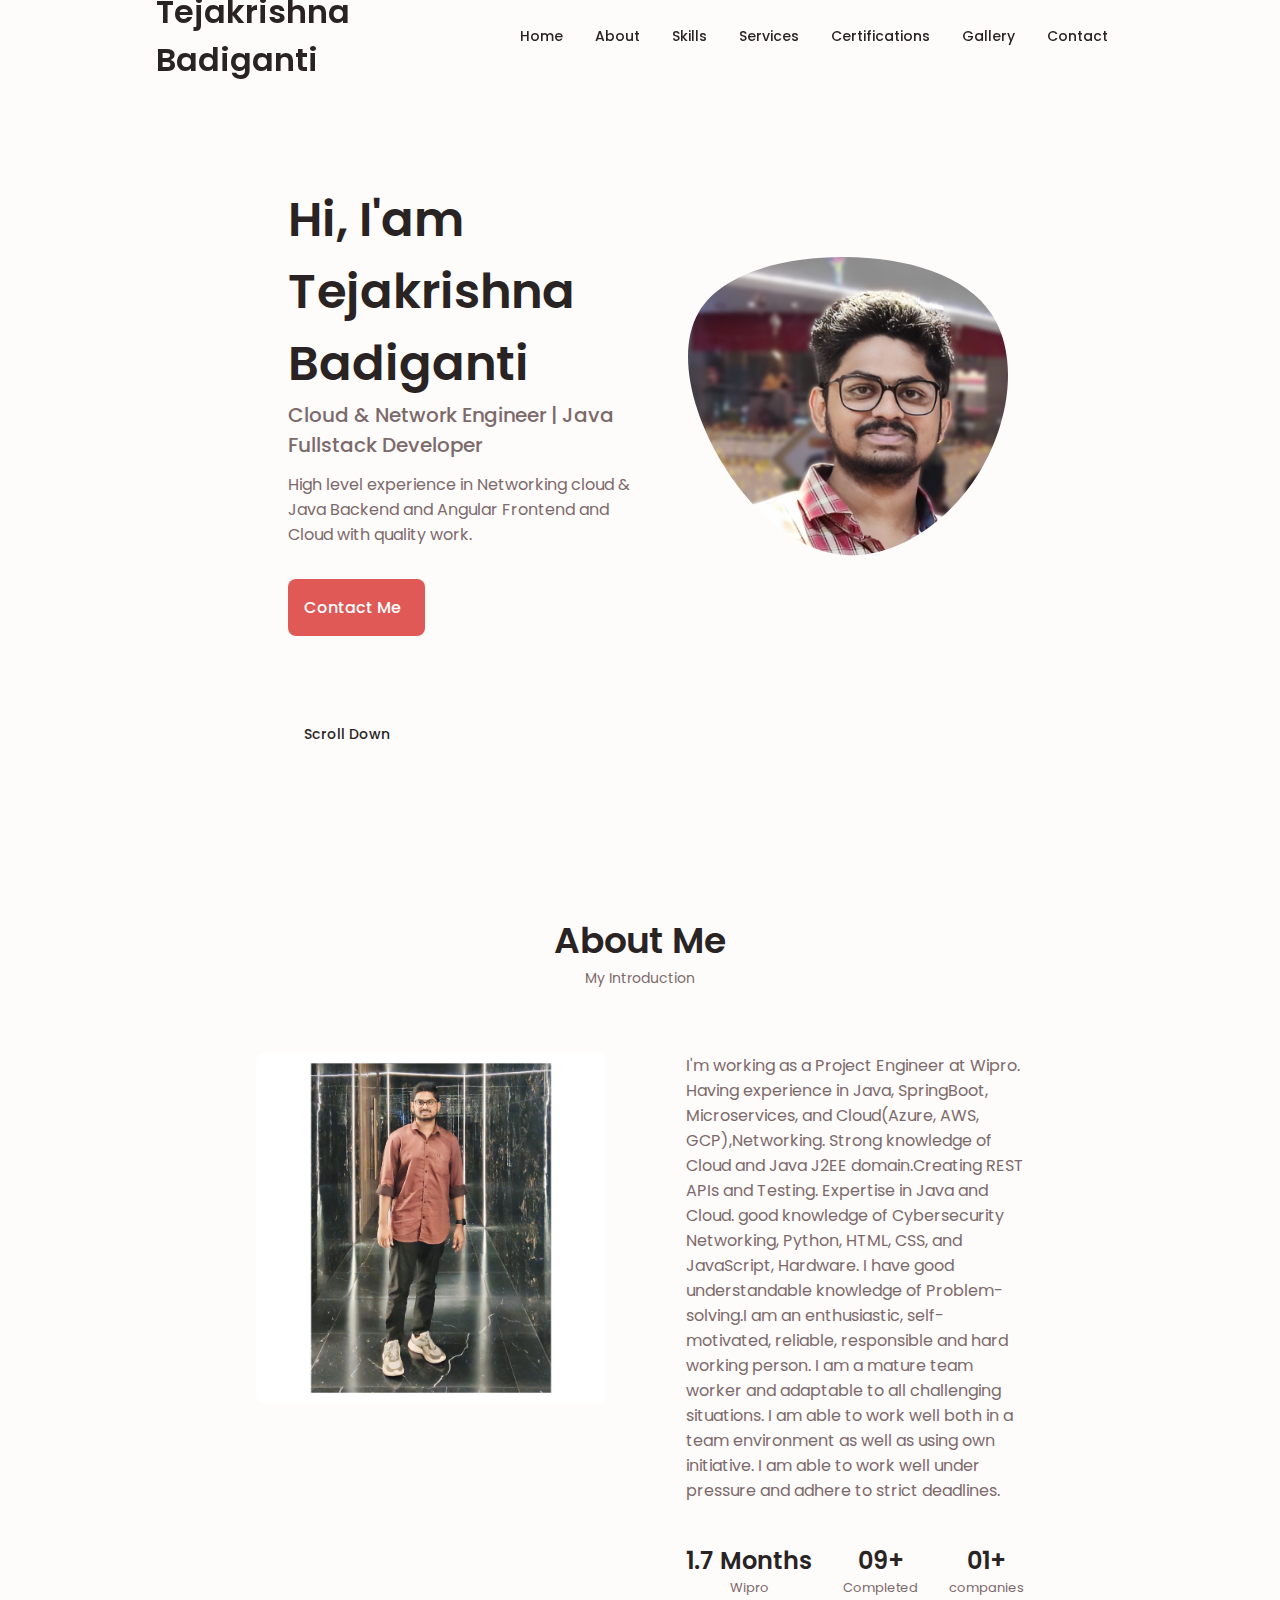
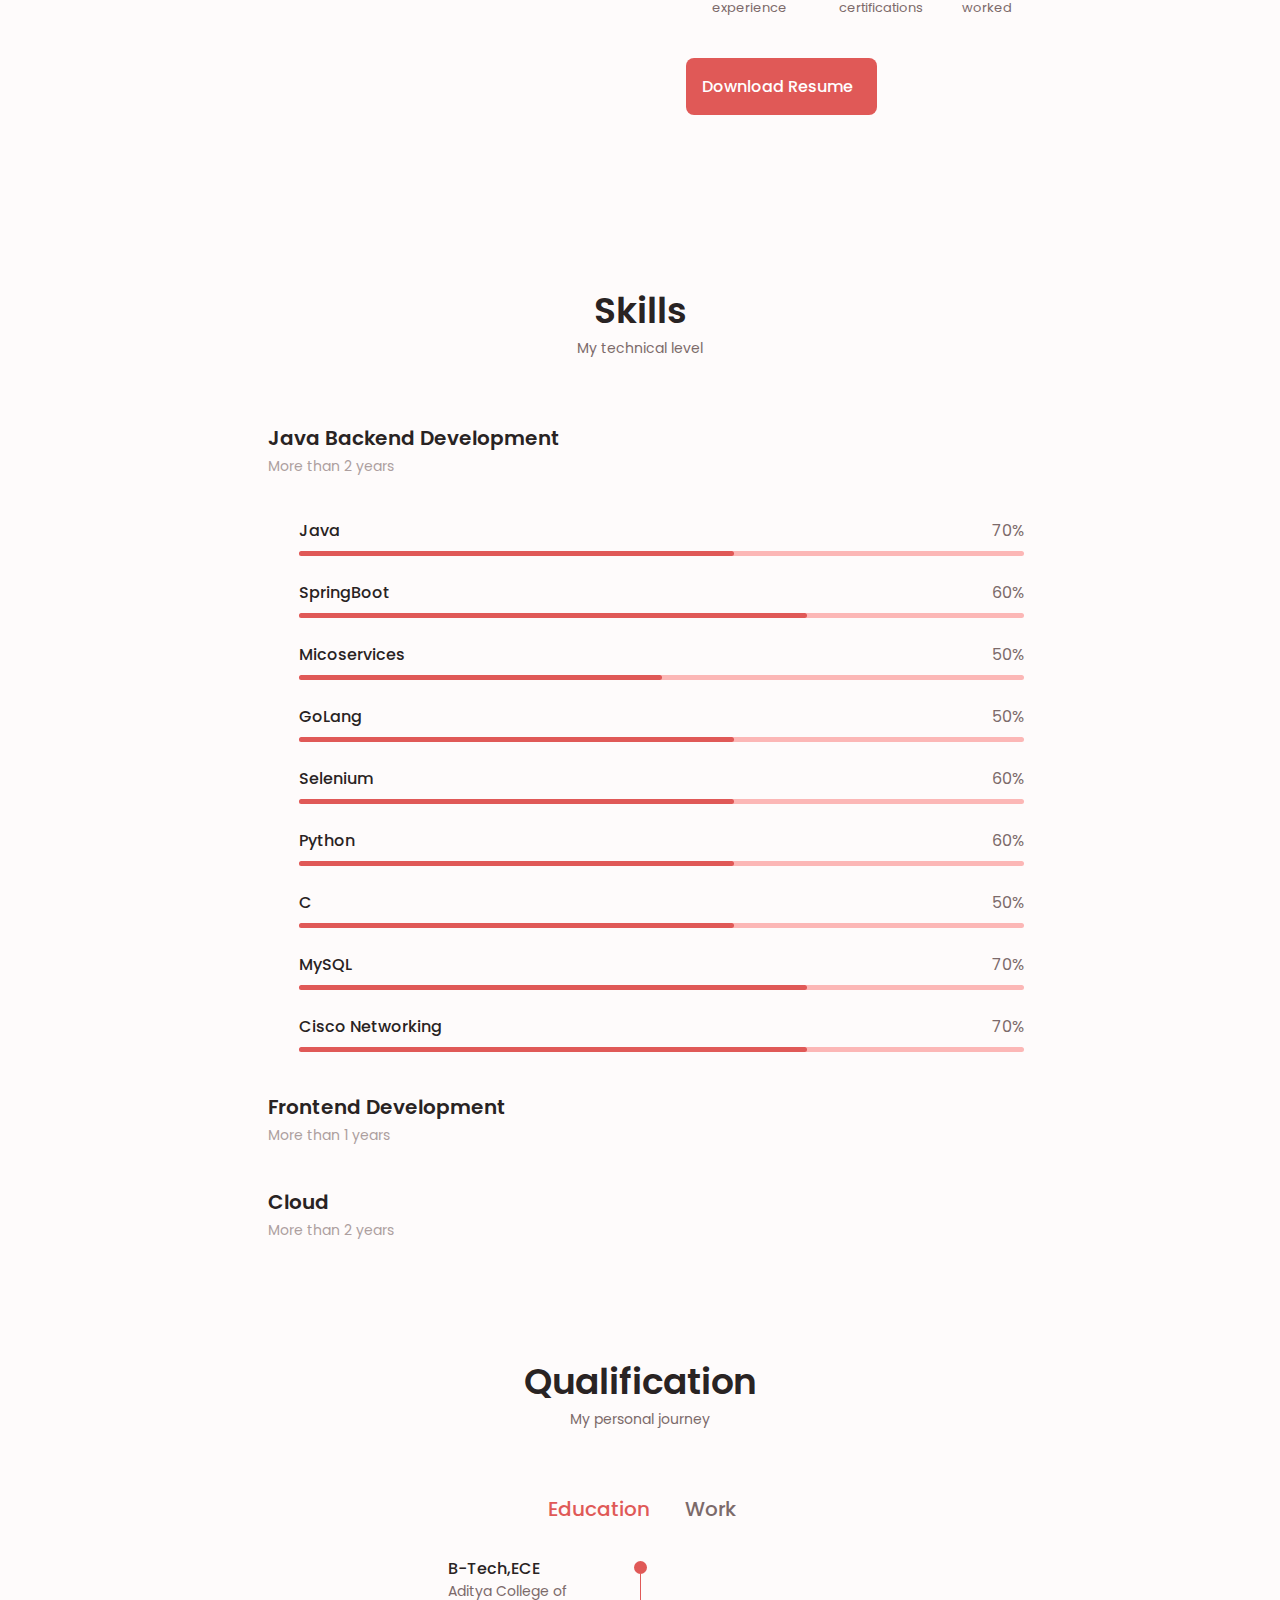
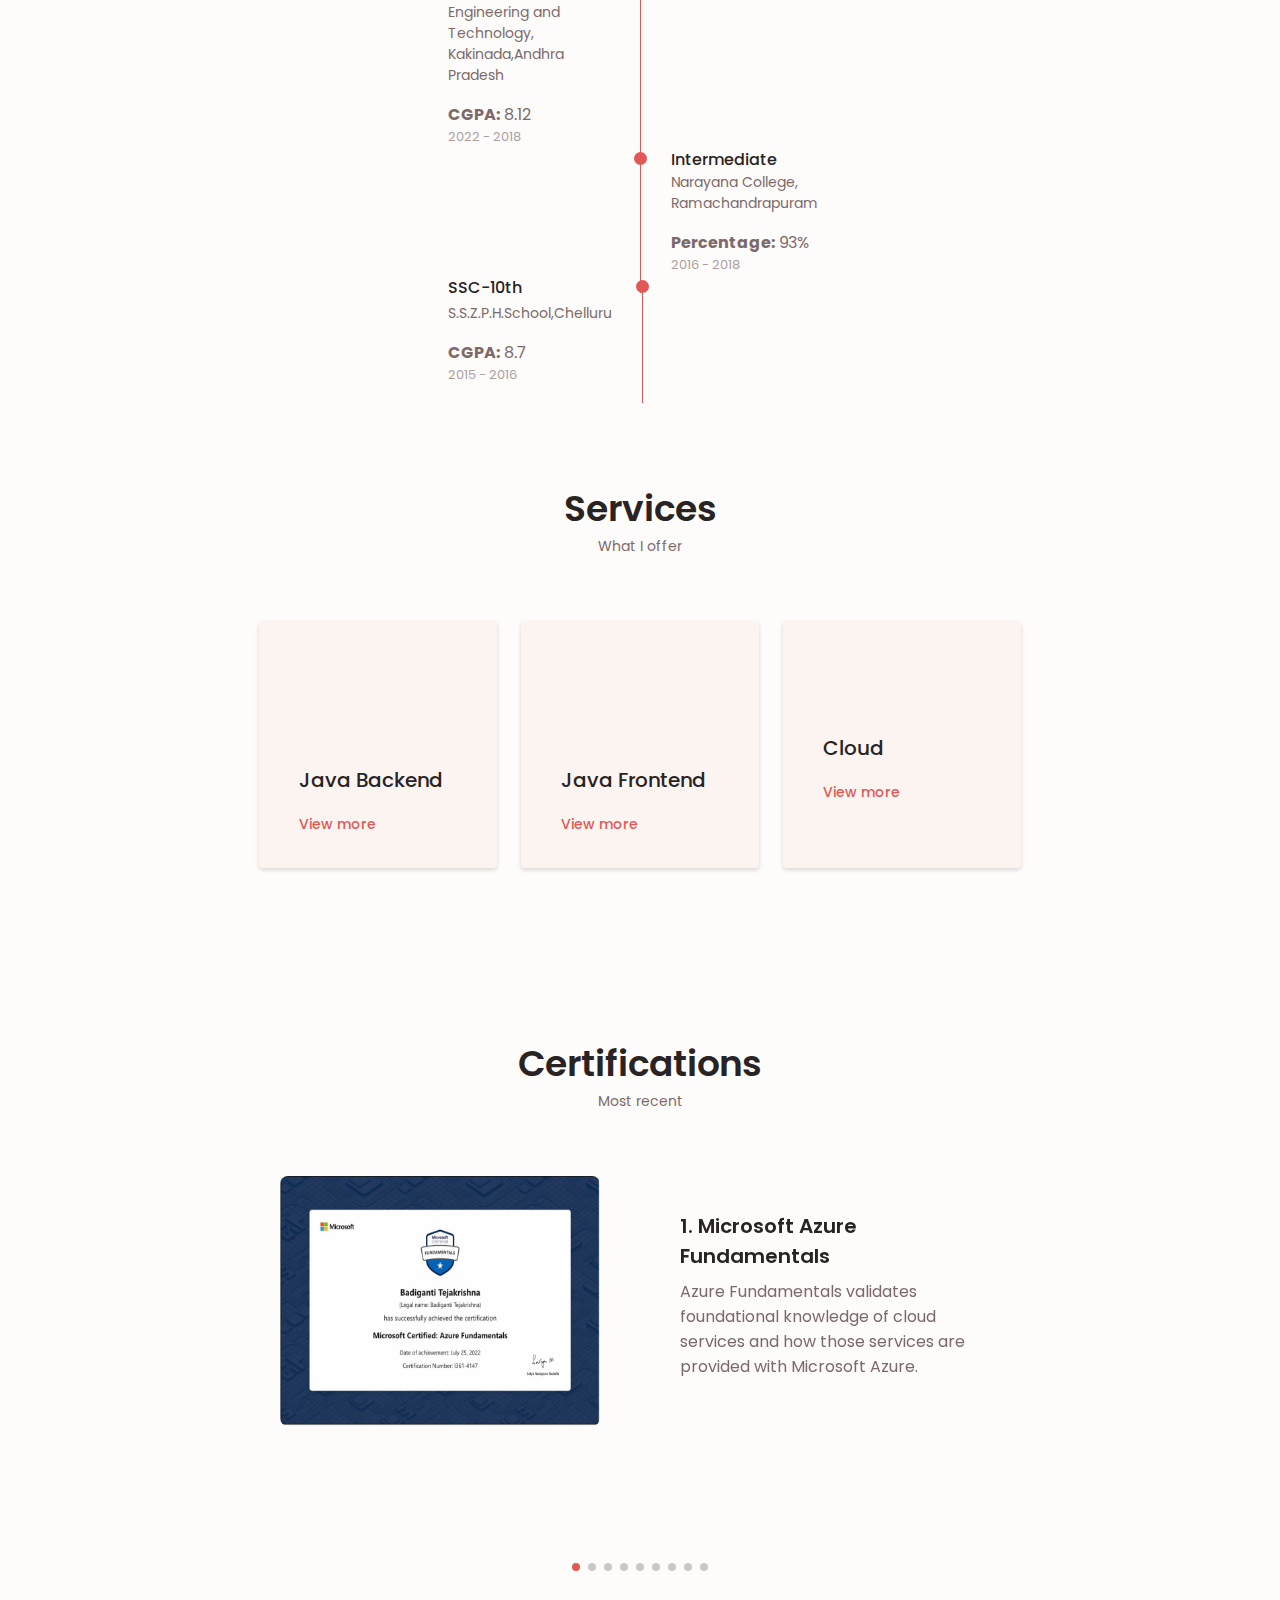
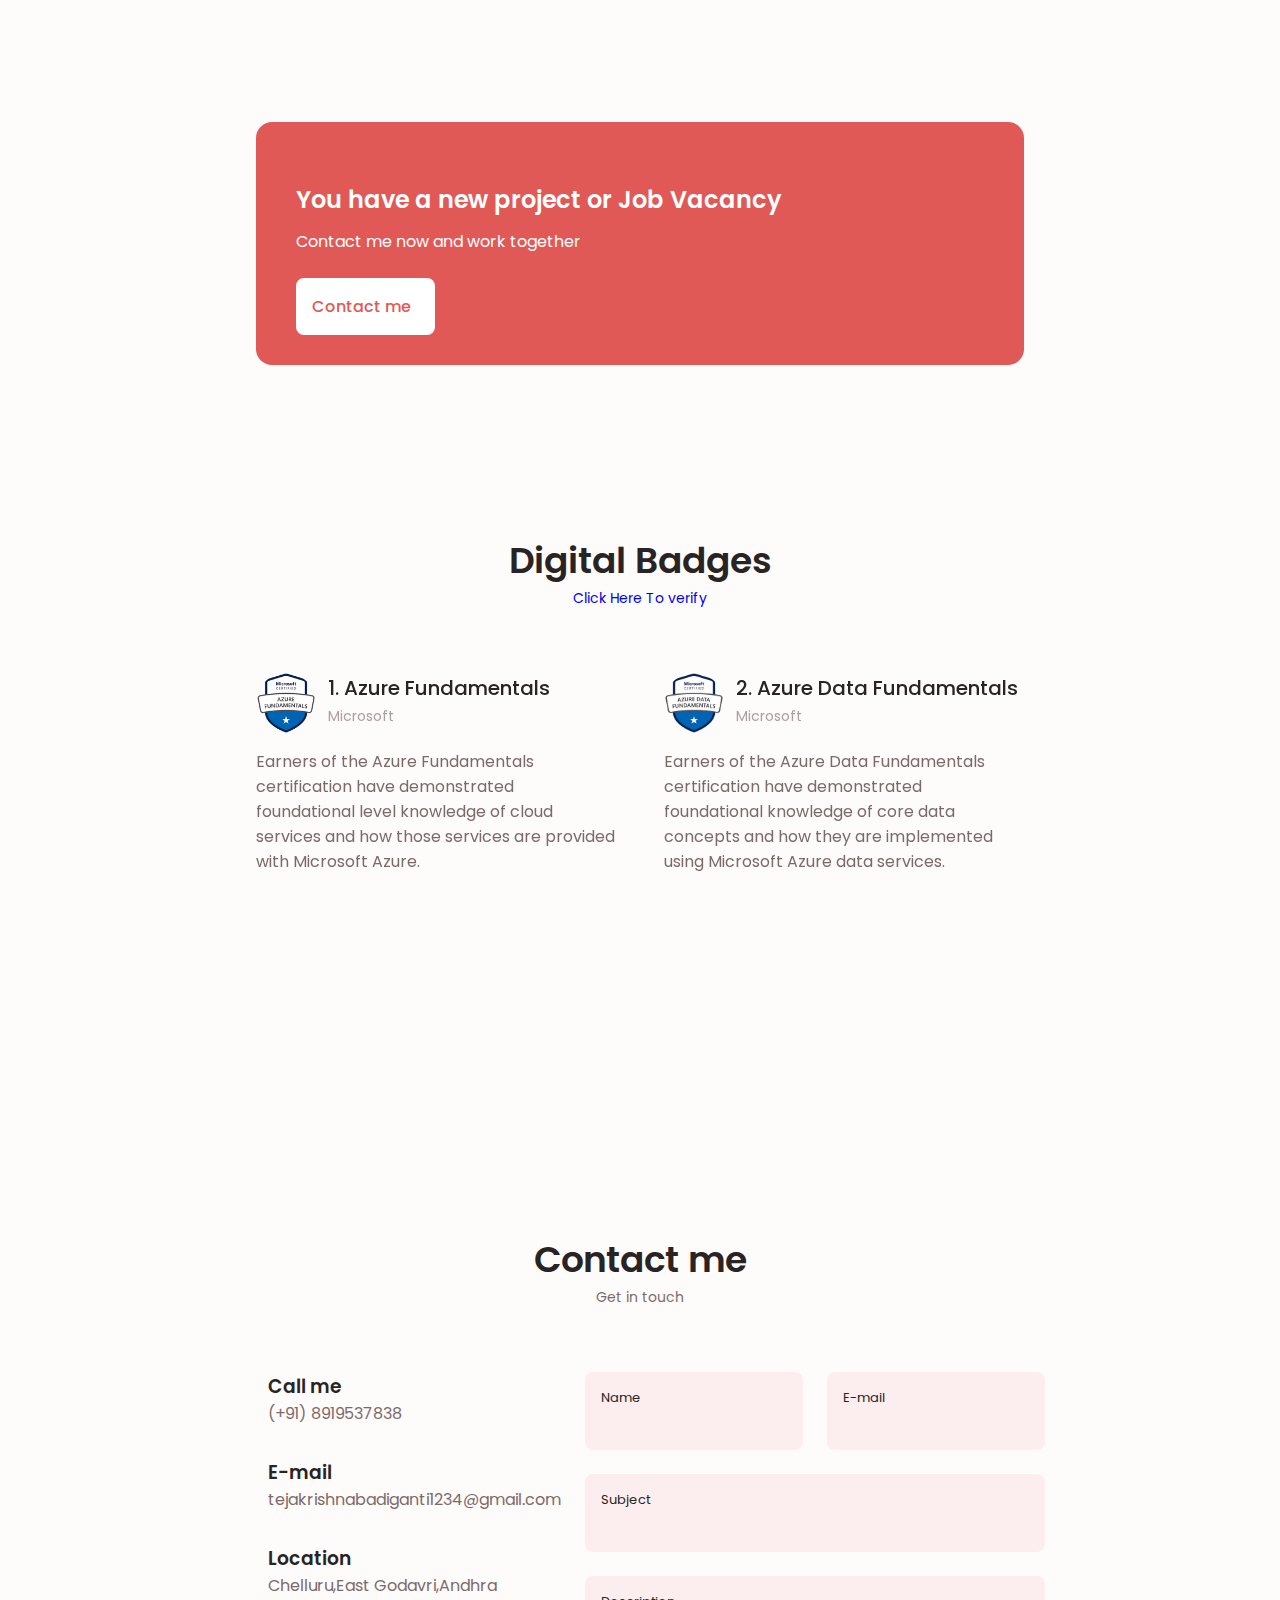
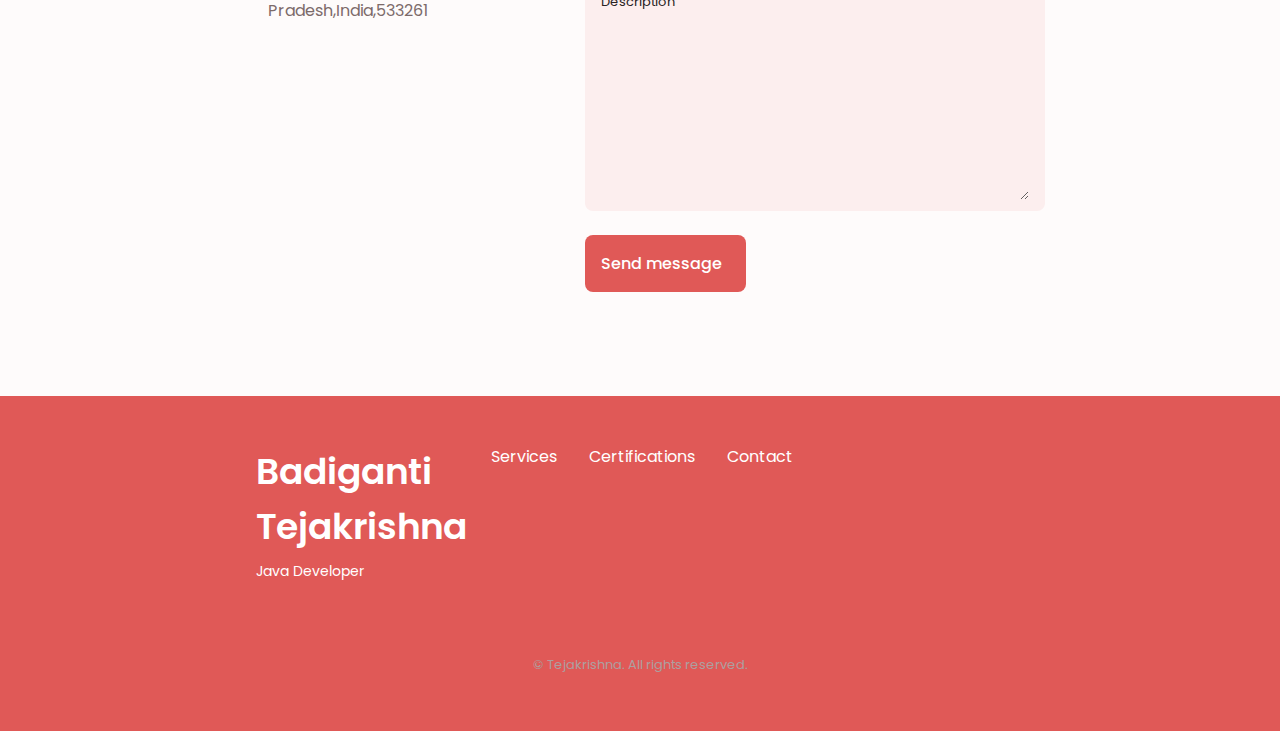
==== index.html @ d651e2fe "Add files via upload" ====
<!DOCTYPE html>
<html lang="en">
  <head>
    <meta charset="UTF-8" />
    <meta name="viewport" content="width=device-width, initial-scale=1.0" />

    <!--==================== UNICONS ====================-->
    <link
      rel="stylesheet"
      href="https://unicons.iconscout.com/release/v4.0.0/css/line.css"
    />

    <!--==================== SWIPER CSS ====================-->
    <link rel="stylesheet" href="./packages/css/swiper-bundle.min.css" />

    <!--==================== CSS ====================-->
    <link rel="stylesheet" href="./packages/css/styles.css" />

    <title>Tejakrishna</title>
  </head>
  <body>
    <!--==================== HEADER ====================-->
    <header class="header" id="header">
      <nav class="nav container">
        <a href="#" class="nav__logo"
          ><h1 clour="orange">Tejakrishna Badiganti</h1></a
        >

        <div class="nav__menu" id="nav-menu">
          <ul class="nav__list grid">
            <li class="nav__item">
              <a href="#home" class="nav__link">
                <i class="uil uil-estate nav__icon"></i>Home
              </a>
            </li>
            <li class="nav__item">
              <a href="#about" class="nav__link">
                <i class="uil uil-user nav__icon"></i>About
              </a>
            </li>
            <li class="nav__item">
              <a href="#skills" class="nav__link">
                <i class="uil uil-file-alt nav__icon"></i>Skills
              </a>
            </li>
            <li class="nav__item">
              <a href="#services" class="nav__link">
                <i class="uil uil-briefcase-alt nav__icon"></i>Services
              </a>
            </li>
            <li class="nav__item">
              <a href="#portfolio" class="nav__link">
                <i class="uil uil-scenery nav__icon"></i>Certifications
              </a>
            </li>
            <li class="nav__item">
              <a href="Gallery.html" class="nav__link">
                <i class="uil uil-message nav__icon"></i>Gallery
              </a>
            </li>
            <li class="nav__item">
              <a href="#contact" class="nav__link">
                <i class="uil uil-message nav__icon"></i>Contact
              </a>
            </li>
          </ul>
          <i class="uil uil-times nav__close" id="nav-close"></i>
        </div>
        <div class="nav__btns">
          <!-- Theme change button -->

          <i class="uil uil-moon change-theme" id="theme-button"></i>

          <div class="nav__toggle" id="nav-toggle">
            <i class="uil uil-apps"></i>
          </div>
        </div>
      </nav>
    </header>

    <!--==================== MAIN ====================-->
    <main class="main">
      <!--==================== HOME ====================-->
      <section class="home section" id="home">
        <div class="home__container container grid">
          <div class="home__content grid">
            <div class="home__social">
              <a
                href="https://www.linkedin.com/in/tejakrishna-badiganti-88924419b/"
                target="_blank"
                class="home__social-icon"
              >
                <i class="uil uil-linkedin-alt"></i>
              </a>
              <a
                href="https://twitter.com/Tejakrishnabad1"
                target="_blank"
                class="home__social-icon"
              >
                <i class="uil uil-twitter-alt"></i>
              </a>
              <a
                href="https://github.com/tejakrishnabadiganti"
                target="_blank"
                class="home__social-icon"
              >
                <i class="uil uil-github-alt"></i>
              </a>
            </div>

            <div class="home__img">
              <svg
                class="home__blob"
                viewBox="0 0 200 187"
                xmlns="http://www.w3.org/2000/svg"
                xmlns:xlink="http://www.w3.org/1999/xlink"
              >
                <mask id="mask0" mask-type="alpha">
                  <path
                    d="M190.312 36.4879C206.582 62.1187 201.309 102.826 182.328 134.186C163.346 165.547 
                                    130.807 187.559 100.226 186.353C69.6454 185.297 41.0228 161.023 21.7403 129.362C2.45775 
                                    97.8511 -7.48481 59.1033 6.67581 34.5279C20.9871 10.1032 59.7028 -0.149132 97.9666 
                                    0.00163737C136.23 0.303176 174.193 10.857 190.312 36.4879Z"
                  />
                </mask>
                <g mask="url(#mask0)">
                  <path
                    d="M190.312 36.4879C206.582 62.1187 201.309 102.826 182.328 134.186C163.346 
                                    165.547 130.807 187.559 100.226 186.353C69.6454 185.297 41.0228 161.023 21.7403 
                                    129.362C2.45775 97.8511 -7.48481 59.1033 6.67581 34.5279C20.9871 10.1032 59.7028 
                                    -0.149132 97.9666 0.00163737C136.23 0.303176 174.193 10.857 190.312 36.4879Z"
                  />
                  <image
                    class="home__blob-img"
                    x=""
                    xlink:href="packages\images\123final.png"
                  />
                </g>
              </svg>
            </div>

            <div class="home__data">
              <h1 class="home__title">
                Hi, I'am <span color="white">Tejakrishna Badiganti</span>
              </h1>
              <h3 class="home__subtitle">
                Cloud & Network Engineer | Java Fullstack Developer
              </h3>
              <p class="home__description">
                High level experience in Networking cloud & Java Backend and
                Angular Frontend and Cloud with quality work.
              </p>
              <a href="#contact" class="button button--flex home__button">
                Contact Me<i class="uil uil-message button__icon"></i>
              </a>
            </div>
          </div>

          <div class="home__scroll">
            <a href="#about" class="home__scroll-button button--flex">
              <i class="uil uil-mouse-alt home__scroll-mouse"></i>
              <span class="home__scroll-name">Scroll Down</span>
              <i class="uil uil-arrow-down home__scroll-arrow"></i>
            </a>
          </div>
        </div>
      </section>

      <!--==================== ABOUT ====================-->
      <section class="about section" id="about">
        <h2 class="section__title">About Me</h2>
        <span class="section__subtitle">My Introduction</span>

        <div class="about__container container grid">
          <img src="packages\images\tejaA.jpeg" alt="" class="about__img" />
          <div class="about__data">
            <p class="about__description">
              I'm working as a Project Engineer at Wipro. Having experience in
              Java, SpringBoot, Microservices, and Cloud(Azure, AWS,
              GCP),Networking. Strong knowledge of Cloud and Java J2EE
              domain.Creating REST APIs and Testing. Expertise in Java and
              Cloud. good knowledge of Cybersecurity Networking, Python, HTML,
              CSS, and JavaScript, Hardware. I have good understandable
              knowledge of Problem-solving.I am an enthusiastic, self-motivated,
              reliable, responsible and hard working person. I am a mature team
              worker and adaptable to all challenging situations. I am able to
              work well both in a team environment as well as using own
              initiative. I am able to work well under pressure and adhere to
              strict deadlines.
            </p>
            <div class="about__info">
              <div>
                <span class="about__info-title">1.7 Months</span>
                <span class="about__info-name"
                  >Wipro <br />
                  experience</span
                >
              </div>
              <div>
                <span class="about__info-title">09+</span>
                <span class="about__info-name"
                  >Completed <br />
                  certifications</span
                >
              </div>
              <div>
                <span class="about__info-title">01+</span>
                <span class="about__info-name">companies<br />worked</span>
              </div>
            </div>

            <div class="about__buttons">
              <a
                download=""
                href="packages\images\Tejakrishna_Final.pdf"
                class="button button--flex"
              >
                Download Resume<i class="uil uil-download-alt button__icon"></i>
              </a>
            </div>
          </div>
        </div>
      </section>

      <!--==================== SKILLS ====================-->
      <section class="skills section" id="skills">
        <h2 class="section__title">Skills</h2>
        <span class="section__subtitle">My technical level</span>

        <div class="skills__container container grid">
          <div>
            <!--==================== SKILL-1 ====================-->
            <div class="skills__content skills__open">
              <div class="skills__header">
                <i class="uil uil-analytics skills__icon"></i>
                <div>
                  <h1 class="skills__title">Java Backend Development</h1>
                  <span class="skills__subtitle">More than 2 years</span>
                </div>

                <i class="uil uil-angle-down skills__arrow"></i>
              </div>
              <div class="skills__list grid">
                <div class="skills__data">
                  <div class="skills__titles">
                    <h3 class="skills__name">Java</h3>
                    <span class="skills__number">70%</span>
                  </div>
                  <div class="skills__bar">
                    <span class="skills__percentage skills__python"></span>
                  </div>
                </div>
                <div class="skills__data">
                  <div class="skills__titles">
                    <h3 class="skills__name">SpringBoot</h3>
                    <span class="skills__number">60%</span>
                  </div>
                  <div class="skills__bar">
                    <span class="skills__percentage skills__tab"></span>
                  </div>
                </div>
                <div class="skills__data">
                  <div class="skills__titles">
                    <h3 class="skills__name">Micoservices</h3>
                    <span class="skills__number">50%</span>
                  </div>
                  <div class="skills__bar">
                    <span class="skills__percentage skills__sql"></span>
                  </div>
                </div>
                <div class="skills__data">
                  <div class="skills__titles">
                    <h3 class="skills__name">GoLang</h3>
                    <span class="skills__number">50%</span>
                  </div>
                  <div class="skills__bar">
                    <span class="skills__percentage skills__python"></span>
                  </div>
                </div>
                <div class="skills__data">
                  <div class="skills__titles">
                    <h3 class="skills__name">Selenium</h3>
                    <span class="skills__number">60%</span>
                  </div>
                  <div class="skills__bar">
                    <span class="skills__percentage skills__python"></span>
                  </div>
                </div>
                <div class="skills__data">
                  <div class="skills__titles">
                    <h3 class="skills__name">Python</h3>
                    <span class="skills__number">60%</span>
                  </div>
                  <div class="skills__bar">
                    <span class="skills__percentage skills__python"></span>
                  </div>
                </div>
                <div class="skills__data">
                  <div class="skills__titles">
                    <h3 class="skills__name">C</h3>
                    <span class="skills__number">50%</span>
                  </div>
                  <div class="skills__bar">
                    <span class="skills__percentage skills__python"></span>
                  </div>
                </div>
                <div class="skills__data">
                  <div class="skills__titles">
                    <h3 class="skills__name">MySQL</h3>
                    <span class="skills__number">70%</span>
                  </div>
                  <div class="skills__bar">
                    <span class="skills__percentage skills__google"></span>
                  </div>
                </div>
                <div class="skills__data">
                  <div class="skills__titles">
                    <h3 class="skills__name">Cisco Networking</h3>
                    <span class="skills__number">70%</span>
                  </div>
                  <div class="skills__bar">
                    <span class="skills__percentage skills__google"></span>
                  </div>
                </div>
              </div>
            </div>
            <!--==================== SKILLS 2 ====================-->
            <div class="skills__content skills__close">
              <div class="skills__header">
                <i class="uil uil-money-bill skills__icon"></i>
                <div>
                  <h1 class="skills__title">Frontend Development</h1>
                  <span class="skills__subtitle">More than 1 years</span>
                </div>

                <i class="uil uil-angle-down skills__arrow"></i>
              </div>
              <div class="skills__list grid">
                <div class="skills__data">
                  <div class="skills__titles">
                    <h3 class="skills__name">Angular</h3>
                    <span class="skills__number">60%</span>
                  </div>
                  <div class="skills__bar">
                    <span class="skills__percentage skills__bank"></span>
                  </div>

                  <div class="skills__titles">
                    <h3 class="skills__name">HTML-5</h3>
                    <span class="skills__number">80%</span>
                  </div>
                  <div class="skills__bar">
                    <span class="skills__percentage skills__bank"></span>
                  </div>
                </div>
                <div class="skills__data">
                  <div class="skills__titles">
                    <h3 class="skills__name">CSS</h3>
                    <span class="skills__number">60%</span>
                  </div>
                  <div class="skills__bar">
                    <span class="skills__percentage skills__counter"></span>
                  </div>
                </div>
                <div class="skills__data">
                  <div class="skills__titles">
                    <h3 class="skills__name">JavaScript</h3>
                    <span class="skills__number">50%</span>
                  </div>
                  <div class="skills__bar">
                    <span class="skills__percentage skills__google"></span>
                  </div>
                </div>
              </div>
            </div>
          </div>

          <div>
            <!--==================== SKILLS 3 ====================-->
            <div class="skills__content skills__close">
              <div class="skills__header">
                <i class="uil uil-brackets-curly skills__icon"></i>
                <div>
                  <h1 class="skills__title">Cloud</h1>
                  <span class="skills__subtitle">More than 2 years</span>
                </div>

                <i class="uil uil-angle-down skills__arrow"></i>
              </div>
              <div class="skills__list grid">
                <div class="skills__data">
                  <div class="skills__titles">
                    <h3 class="skills__name">Azure Cloud</h3>
                    <span class="skills__number">60%</span>
                  </div>
                  <div class="skills__bar">
                    <span class="skills__percentage skills__html"></span>
                  </div>
                </div>
                <div class="skills__data">
                  <div class="skills__titles">
                    <h3 class="skills__name">Google Cloud</h3>
                    <span class="skills__number">50%</span>
                  </div>
                  <div class="skills__bar">
                    <span class="skills__percentage skills__css"></span>
                  </div>
                </div>
                <div class="skills__data">
                  <div class="skills__titles">
                    <h3 class="skills__name">AWS</h3>
                    <span class="skills__number">40%</span>
                  </div>
                  <div class="skills__bar">
                    <span class="skills__percentage skills__js"></span>
                  </div>
                </div>
              </div>
            </div>
          </div>
        </div>
      </section>

      <!--==================== QUALIFICATION ====================-->
      <section class="qualification__section">
        <h2 class="section__title">Qualification</h2>
        <span class="section__subtitle">My personal journey</span>

        <div class="qualification__container container">
          <div class="qualification__tabs">
            <div
              class="qualification__button button--flex qualification__active"
              data-target="#education"
            >
              <i class="uil uil-graduation-cap qualification__icon"></i>
              Education
            </div>

            <div class="qualification__button button--flex" data-target="#work">
              <i class="uil uil-briefcase-alt qualification__icon"></i>
              Work
            </div>
          </div>

          <div class="qualification__sections">
            <!--==================== QUALIFICATION CONTENT 1 ====================-->
            <div
              class="qualification__content qualification__active"
              data-content
              id="education"
            >
              <!--==================== QUALIFICATION 1 ====================-->
              <div class="qualification__data">
                <div>
                  <h3 class="qualification__title">B-Tech,ECE</h3>
                  <span class="qualification__subtitle"
                    >Aditya College of Engineering and Technology,
                    Kakinada,Andhra Pradesh</span
                  >
                  <span><b>CGPA:</b> 8.12</span>
                  <div class="qualification__calendar">
                    <i class="uil uil-calendar-alt"></i>
                    2022 - 2018
                  </div>
                </div>

                <div>
                  <span class="qualification__rounder"></span>
                  <span class="qualification__line"></span>
                </div>
              </div>

              <!--==================== QUALIFICATION 2 ====================-->
              <div class="qualification__data">
                <div></div>
                <div>
                  <span class="qualification__rounder"></span>
                  <span class="qualification__line"></span>
                </div>

                <div>
                  <h3 class="qualification__title">Intermediate</h3>
                  <span class="qualification__subtitle"
                    >Narayana College, Ramachandrapuram</span
                  >
                  <span><b>Percentage:</b> 93%</span>
                  <div class="qualification__calendar">
                    <i class="uil uil-calendar-alt"></i>
                    2016 - 2018
                  </div>
                </div>
              </div>

              <!--==================== QUALIFICATION 3 ====================-->
              <div class="qualification__data">
                <div>
                  <h3 class="qualification__title">SSC-10th</h3>
                  <span class="qualification__subtitle"
                    >S.S.Z.P.H.School,Chelluru</span
                  >
                  <span><b>CGPA:</b> 8.7</span>
                  <div class="qualification__calendar">
                    <i class="uil uil-calendar-alt"></i>
                    2015 - 2016
                  </div>
                </div>
                <div>
                  <span class="qualification__rounder"></span>
                  <span class="qualification__line"></span>
                </div>
              </div>

              <!--==================== QUALIFICATION 4 ====================-->
            </div>

            <!--==================== QUALIFICATION CONTENT 2 ====================-->
            <div class="qualification__content" data-content id="work">
              <!--==================== QUALIFICATION 1 ====================-->
              <div class="qualification__data">
                <div>
                  <h3 class="qualification__title">Project Engineer</h3>
                  <span class="qualification__subtitle"
                    >Wipro Head Office - Hyderabad</span
                  >
                  <div class="qualification__calendar">
                    <i class="uil uil-calendar-alt"></i>
                    16/05/2022 - Present
                  </div>
                </div>

                <div>
                  <span class="qualification__rounder"></span>
                  <span class="qualification__line"></span>
                </div>
              </div>

              <!--==================== QUALIFICATION 2 ====================-->
              <div class="qualification__data">
                <div></div>
                <div>
                  <span class="qualification__rounder"></span>
                  <span class="qualification__line"></span>
                </div>

                <div>
                  <h3 class="qualification__title">Internship</h3>
                  <span class="qualification__subtitle"
                    >Wipro Office - online</span
                  >
                  <div class="qualification__calendar">
                    <i class="uil uil-calendar-alt"></i>
                    01/02/2022 - 01/04/2022
                  </div>
                </div>
              </div>

              <!--==================== QUALIFICATION 3 ====================-->
            </div>
          </div>
        </div>
      </section>

      <!--==================== SERVICES ====================-->
      <section class="services section" id="services">
        <h2 class="section__title">Services</h2>
        <span class="section__subtitle">What I offer</span>

        <div class="services__container container grid">
          <!--==================== SERVICES 1 ====================-->
          <div class="services__content">
            <div>
              <i class="uil uil-analytics skills__icon"></i>
              <h3 class="services__title">Java Backend<br /></h3>
            </div>
            <span
              class="button button--flex button--small button--link services__button"
            >
              View more
              <i class="uil uil-arrow-right button__icon"></i>
            </span>

            <div class="services__modal">
              <div class="services__modal-content">
                <h4 class="services__modal-title">Java Backend <br /></h4>
                <i class="uil uil-times services__modal-close"></i>

                <ul class="services__modal-services grid">
                  <li class="services__modal-service">
                    <i class="uil uil-check-circle services__modal-icon"></i>
                    <p>Creating REST API.</p>
                  </li>

                  <li class="services__modal-service">
                    <i class="uil uil-check-circle services__modal-icon"></i>
                    <p>Desktop Application,Mobile Applictions.</p>
                  </li>

                  <li class="services__modal-service">
                    <i class="uil uil-check-circle services__modal-icon"></i>
                    <p>Webservices.</p>
                  </li>
                </ul>
              </div>
            </div>
          </div>

          <!--==================== SERVICES 2 ====================-->
          <div class="services__content">
            <div>
              <i class="uil uil-money-bill skills__icon"></i>
              <h3 class="services__title">Java Frontend<br /></h3>
            </div>
            <span
              class="button button--flex button--small button--link services__button"
            >
              View more
              <i class="uil uil-arrow-right button__icon"></i>
            </span>

            <div class="services__modal">
              <div class="services__modal-content">
                <h4 class="services__modal-title">Frontend<br /></h4>
                <i class="uil uil-times services__modal-close"></i>

                <ul class="services__modal-services grid">
                  <li class="services__modal-service">
                    <i class="uil uil-check-circle services__modal-icon"></i>
                    <p>
                      creates websites and applications using web languages such
                      as HTML, CSS, and JavaScript.
                    </p>
                  </li>
                  <li class="services__modal-service">
                    <i class="uil uil-check-circle services__modal-icon"></i>
                    <p>I develop the user interface.</p>
                  </li>
                </ul>
              </div>
            </div>
          </div>

          <!--==================== SERVICES 3 ====================-->
          <div class="services__content">
            <div>
              <i class="uil uil-arrow services__icon"></i>
              <h3 class="services__title">Cloud<br /></h3>
            </div>
            <span
              class="button button--flex button--small button--link services__button"
            >
              View more
              <i class="uil uil-arrow-right button__icon"></i>
            </span>

            <div class="services__modal">
              <div class="services__modal-content">
                <h4 class="services__modal-title">Cloud<br /></h4>
                <i class="uil uil-times services__modal-close"></i>

                <ul class="services__modal-services grid">
                  <li class="services__modal-service">
                    <i class="uil uil-check-circle services__modal-icon"></i>
                    <p>I develop the Cloud Based app.</p>
                  </li>

                  <li class="services__modal-service">
                    <i class="uil uil-check-circle services__modal-icon"></i>
                    <p>
                      Hosting the applications into cloud Platforms like
                      Azure,GCP,AWS.
                    </p>
                  </li>

                  <li class="services__modal-service">
                    <i class="uil uil-check-circle services__modal-icon"></i>
                    <p>I create VM's.</p>
                  </li>

                  <li class="services__modal-service">
                    <i class="uil uil-check-circle services__modal-icon"></i>
                    <p>I create Storage space in Cloud.</p>
                  </li>
                </ul>
              </div>
            </div>
          </div>
        </div>
      </section>
      <!--==================== PORTFOLIO ====================-->
      <section class="portfolio section" id="portfolio">
        <h2 class="section__title">Certifications</h2>
        <span class="section__subtitle">Most recent </span>

        <div class="portfolio__container container swiper-container">
          <div class="swiper-wrapper">
            <!--==================== PORTFOLIO 1 ====================-->

            <div class="portfolio__content grid swiper-slide">
              <img
                src="./packages/images/AZ-900.png"
                alt=""
                class="portfolio__img"
              />

              <div class="portfolio_">
                <h3 class="portfolio__title">
                  1. Microsoft Azure Fundamentals
                </h3>
                <p class="portfolio__description">
                  Azure Fundamentals validates foundational knowledge of cloud
                  services and how those services are provided with Microsoft
                  Azure.
                </p>
                <a> </a>
              </div>
            </div>

            <!--==================== PORTFOLIO 2 ====================-->

            <div class="portfolio__content grid swiper-slide">
              <img
                src="./packages/images/DP-900 .png"
                alt=""
                class="portfolio__img"
              />

              <div class="portfolio_">
                <h3 class="portfolio__title">
                  2. Microsoft Azure Data Fundamentals
                </h3>
                <p class="portfolio__description">
                  Azure Data Fundamentals validates foundational knowledge of
                  core data concepts and how they are implemented using
                  Microsoft Azure data services.
                </p>
              </div>
            </div>

            <!--==================== PORTFOLIO 3 ====================-->

            <div class="portfolio__content grid swiper-slide">
              <img
                src="./packages/images/AI-900.png"
                alt=""
                class="portfolio__img"
              />

              <div class="portfolio_">
                <h3 class="portfolio__title">
                  3.Microsoft Azure AI Fundamenta
                </h3>
                <p class="portfolio__description">
                  Azure AI Fundamentals validates foundational knowledge of
                  machine learning and artificial intelligence concepts and
                  related Microsoft Azure services.
                </p>
              </div>
            </div>
            <!--==================== PORTFOLIO 4====================-->

            <div class="portfolio__content grid swiper-slide">
              <img
                src="./packages/images/AZ-104.png"
                alt=""
                class="portfolio__img"
              />

              <div class="portfolio_">
                <h3 class="portfolio__title">
                  4. Microsoft Azure Administrator
                </h3>
                <p class="portfolio__description">
                  Azure administrators implement, manage, and monitor an
                  organizations Microsoft Azure environment, including virtual
                  networks, storage, compute, identity, security, and
                  governance.
                </p>
              </div>
            </div>
            <!--==================== PORTFOLIO 5====================-->

            <div class="portfolio__content grid swiper-slide">
              <img
                src="./packages/images/GCP_Teja (2).png"
                alt=""
                class="portfolio__img"
              />

              <div class="portfolio_">
                <h3 class="portfolio__title">
                  5. Google Associate Cloud Engineer
                </h3>
                <p class="portfolio__description">
                  Associate Cloud Engineers deploy applications, monitor
                  operations, and manage enterprise solutions. They use Google
                  Cloud Console and the command-line interface to perform common
                  platform-based tasks to maintain one or more deployed
                  solutions that leverage Google-managed or self-managed
                  services on Google Cloud.
                </p>
              </div>
            </div>
            <!--==================== PORTFOLIO 6====================-->

            <div class="portfolio__content grid swiper-slide">
              <img
                src="./packages/images/GCP_PCA.jpeg"
                alt=""
                class="portfolio__img"
              />

              <div class="portfolio_">
                <h3 class="portfolio__title">
                  6. Google Professional Cloud Architect
                </h3>
                <p class="portfolio__description">
                  Professional Cloud Architects enable organizations to leverage
                  Google Cloud technologies. With a thorough understanding of
                  cloud architecture and Google Cloud, they design, develop, and
                  manage robust, secure, scalable, highly available, and dynamic
                  solutions to drive business objectives.
                </p>
              </div>
            </div>
            <!--==================== PORTFOLIO 7====================-->

            <div class="portfolio__content grid swiper-slide">
              <img
                src="./packages/images/awsteja.png"
                alt=""
                class="portfolio__img"
              />

              <div class="portfolio_">
                <h3 class="portfolio__title">
                  7. AWS Certified Cloud Practitioner
                </h3>
                <p class="portfolio__description">
                  The AWS Certified Cloud Practitioner offers a foundational
                  understanding of AWS Cloud concepts, services, and
                  terminology. This is a good starting point for individuals in
                  non-technical roles with no prior IT or cloud experience or
                  for those with on-premises IT experience looking for basic AWS
                  Cloud fluency.
                </p>
              </div>
            </div>
            <!--==================== PORTFOLIO 8====================-->

            <div class="portfolio__content grid swiper-slide">
              <img
                src="./packages/images/MTAteja.jpeg"
                alt=""
                class="portfolio__img"
              />

              <div class="portfolio_">
                <h3 class="portfolio__title">
                  8. Microsoft Security Fundamentals
                </h3>
                <p class="portfolio__description">
                  MTA certifications are a great place to start if you would
                  like to get into the technology field. MTA certifications
                  address a wide spectrum of fundamental technical concepts,
                  assess and validate core technical knowledge.
                </p>
              </div>
            </div>
            <!--==================== PORTFOLIO 9====================-->

            <div class="portfolio__content grid swiper-slide">
              <img
                src="./packages/images/tejaArduino.png"
                alt=""
                class="portfolio__img"
              />

              <div class="portfolio_">
                <h3 class="portfolio__title">9. Arduino Fundamentals</h3>
                <p class="portfolio__description">
                  The official Arduino certificate is a document that affirms
                  your successful completion of the Arduino exam, and serves as
                  a guarantee of your competence in the Arduino-related
                  subjects. It could be used to highlight your skills and
                  learning progress, and to advance in your career or education.
                </p>
              </div>
            </div>
          </div>

          <!-- add arrows-->
          <div class="swiper-button-next">
            <i class="uil uil-angle-right-b swiper-portfolio-icon"></i>
          </div>

          <div class="swiper-button-prev">
            <i class="uil uil-angle-left-b swiper-portfolio-icon"></i>
          </div>

          <!-- Add Pagination -->
          <div class="swiper-pagination"></div>
        </div>
      </section>

      <!--==================== PROJECT IN MIND ====================-->
      <section class="project section">
        <div class="project__bg">
          <div class="project__container container grid">
            <div class="project__data">
              <h2 class="project__title">
                You have a new project or Job Vacancy
              </h2>
              <p class="project__description">
                Contact me now and work together
              </p>
              <a href="#contact" class="button button--flex button--white"
                >Contact me
                <i class="uil uil-message project__icon button__icon"></i>
              </a>
            </div>
            <!-- <img src="assets/img/project.png" alt="" class="project__img"> -->
          </div>
        </div>
      </section>

      <!--==================== TESTIMONIAL ====================-->
      <section class="testimonial section">
        <h2 class="section__title">Digital Badges</h2>
        <span class="section__subtitle"
          ><a href="https://www.credly.com/users/badigantitejakrishna/badges"
            >Click Here To verify</a
          ></span
        >

        <div class="testimonial__container container swiper-container">
          <div class="swiper-wrapper">
            <!--==================== TESTIMONIAL 1 ====================-->
            <div class="testimonial__content swiper-slide">
              <div class="testimonial__data">
                <div class="testimonial__header">
                  <img
                    src="./packages/images/Az-900b.png"
                    alt=""
                    class="testimonial__img"
                  />

                  <div>
                    <h3 class="testimonial__name">1. Azure Fundamentals</h3>
                    <span class="testimonial__client">Microsoft </span>
                  </div>
                </div>
                <div>
                  <i class="uil uil-star testimonial__icon-star"></i>
                </div>
              </div>

              <p class="testimonial__description">
                Earners of the Azure Fundamentals certification have
                demonstrated foundational level knowledge of cloud services and
                how those services are provided with Microsoft Azure.
              </p>
            </div>
            <!--==================== TESTIMONIAL 2 ====================-->
            <div class="testimonial__content swiper-slide">
              <div class="testimonial__data">
                <div class="testimonial__header">
                  <img
                    src="./packages/images/Dp-900b.png"
                    alt=""
                    class="testimonial__img"
                  />

                  <div>
                    <h3 class="testimonial__name">
                      2. Azure Data Fundamentals
                    </h3>
                    <span class="testimonial__client">Microsoft</span>
                  </div>
                </div>
                <div>
                  <i class="uil uil-star testimonial__icon-star"></i>
                </div>
              </div>

              <p class="testimonial__description">
                Earners of the Azure Data Fundamentals certification have
                demonstrated foundational knowledge of core data concepts and
                how they are implemented using Microsoft Azure data services.
              </p>
            </div>
            <!--==================== TESTIMONIAL 3 ====================-->
            <div class="testimonial__content swiper-slide">
              <div class="testimonial__data">
                <div class="testimonial__header">
                  <img
                    src="./packages/images/Ai-900b.png"
                    alt=""
                    class="testimonial__img"
                  />

                  <div>
                    <h3 class="testimonial__name">3. Azure AI Fundamentals</h3>
                    <span class="testimonial__client">Microsoft</span>
                  </div>
                </div>
                <div>
                  <i class="uil uil-star testimonial__icon-star"></i>
                </div>
              </div>

              <p class="testimonial__description">
                Earners of the Azure AI Fundamentals certification have
                demonstrated foundational knowledge of machine learning (ML) and
                artificial intelligence (AI) concepts and related Microsoft
                Azure services.
              </p>
            </div>
            <!--==================== TESTIMONIAL 4 ====================-->
            <div class="testimonial__content swiper-slide">
              <div class="testimonial__data">
                <div class="testimonial__header">
                  <img
                    src="./packages/images/Az-104b.png"
                    alt=""
                    class="testimonial__img"
                  />

                  <div>
                    <h3 class="testimonial__name">
                      4. Azure Administrator Associate
                    </h3>
                    <span class="testimonial__client">Microsoft</span>
                  </div>
                </div>
                <div>
                  <i class="uil uil-star testimonial__icon-star"></i>
                  <i class="uil uil-star testimonial__icon-star"></i>
                </div>
              </div>

              <p class="testimonial__description">
                Earning Azure Administrator Associate certification validates
                the skills and knowledge to implement, manage, and monitor an
                organizations Microsoft Azure environment.
              </p>
            </div>
            <!--==================== TESTIMONIAL 5 ====================-->
            <div class="testimonial__content swiper-slide">
              <div class="testimonial__data">
                <div class="testimonial__header">
                  <img
                    src="./packages/images/MTAb.png"
                    alt=""
                    class="testimonial__img"
                  />

                  <div>
                    <h3 class="testimonial__name">5. Security Fundamentals</h3>
                    <span class="testimonial__client">Microsoft</span>
                  </div>
                </div>
                <div>
                  <i class="uil uil-star testimonial__icon-star"></i>
                  <i class="uil uil-star testimonial__icon-star"></i>
                </div>
              </div>

              <p class="testimonial__description">
                Earners of the MTA: Security Fundamentals certification have
                demonstrated fundamental security knowledge and skills. The MTA
                program provides an appropriate entry point to a future career
                in technology
              </p>
            </div>
            <!--==================== TESTIMONIAL 6 ====================-->
            <div class="testimonial__content swiper-slide">
              <div class="testimonial__data">
                <div class="testimonial__header">
                  <img
                    src="./packages/images/incb.png"
                    alt=""
                    class="testimonial__img"
                  />

                  <div>
                    <h3 class="testimonial__name">
                      6. Introduction to Cybersecurity
                    </h3>
                    <span class="testimonial__client">Cisco</span>
                  </div>
                </div>
                <div>
                  <i class="uil uil-star testimonial__icon-star"></i>
                  <i class="uil uil-star testimonial__icon-star"></i>
                </div>
              </div>

              <p class="testimonial__description">
                Cisco verifies the earner of this badge successfully completed
                the Introduction to Cybersecurity course. The holder of this
                student-level credential has introductory knowledge of
                cybersecurity, including the global implications of cyber
                threats on industries, and why cybersecurity is a growing
                profession. They understand vulnerabilities and threat detection
                and defense.
              </p>
            </div>
            <!--==================== TESTIMONIAL 7 ====================-->
            <div class="testimonial__content swiper-slide">
              <div class="testimonial__data">
                <div class="testimonial__header">
                  <img
                    src="./packages/images/csb.png"
                    alt=""
                    class="testimonial__img"
                  />

                  <div>
                    <h3 class="testimonial__name">
                      7. Cybersecurity Essentials
                    </h3>
                    <span class="testimonial__client">Cisco</span>
                  </div>
                </div>
                <div>
                  <i class="uil uil-star testimonial__icon-star"></i>
                </div>
              </div>

              <p class="testimonial__description">
                Cisco verifies the earner of this badge successfully completed
                the Cybersecurity Essentials course. The holder of this
                student-level credential has foundational knowledge of
                cybersecurity, including the basics of network security,
                encryption and cybersecurity laws. The holder has been
                introduced to tactics and techniques used by Black Hats, and the
                principles of Confidentiality, Integrity, and Availability used
                by White Hats to defend networks.
              </p>
            </div>
            <!--==================== TESTIMONIAL 8====================-->
            <div class="testimonial__content swiper-slide">
              <div class="testimonial__data">
                <div class="testimonial__header">
                  <img
                    src="./packages/images/GCP_DB.png"
                    alt=""
                    class="testimonial__img"
                  />

                  <div>
                    <h3 class="testimonial__name">
                      8. Associate Cloud Engineer
                    </h3>
                    <span class="testimonial__client">Google</span>
                  </div>
                </div>
                <div>
                  <i class="uil uil-star testimonial__icon-star"></i>
                  <i class="uil uil-star testimonial__icon-star"></i>
                </div>
              </div>

              <p class="testimonial__description">
                Associate Cloud Engineers deploy applications, monitor
                operations, and manage enterprise solutions. They use Google
                Cloud Console and the command-line interface to perform common
                platform-based tasks to maintain one or more deployed solutions
                that leverage Google-managed or self-managed services on Google
                Cloud.
              </p>
            </div>
            <!--==================== TESTIMONIAL 9====================-->
            <div class="testimonial__content swiper-slide">
              <div class="testimonial__data">
                <div class="testimonial__header">
                  <img
                    src="./packages/images/GCP_PCA_DB.png"
                    alt=""
                    class="testimonial__img"
                  />

                  <div>
                    <h3 class="testimonial__name">
                      9. Professional Cloud Architect
                    </h3>
                    <span class="testimonial__client">Google</span>
                  </div>
                </div>
                <div>
                  <i class="uil uil-star testimonial__icon-star"></i>
                  <i class="uil uil-star testimonial__icon-star"></i>
                </div>
              </div>

              <p class="testimonial__description">
                Professional Cloud Architects enable organizations to leverage
                Google Cloud technologies. With a thorough understanding of
                cloud architecture and Google Cloud, they design, develop, and
                manage robust, secure, scalable, highly available, and dynamic
                solutions to drive business objectives.
              </p>
            </div>
            <!--==================== TESTIMONIAL 10====================-->
            <div class="testimonial__content swiper-slide">
              <div class="testimonial__data">
                <div class="testimonial__header">
                  <img
                    src="./packages/images/Awsb.png"
                    alt=""
                    class="testimonial__img"
                  />

                  <div>
                    <h3 class="testimonial__name">
                      10. AWS Certified Cloud Practitioner
                    </h3>
                    <span class="testimonial__client">Amazon</span>
                  </div>
                </div>
                <div>
                  <i class="uil uil-star testimonial__icon-star"></i>
                </div>
              </div>

              <p class="testimonial__description">
                The AWS Certified Cloud Practitioner offers a foundational
                understanding of AWS Cloud concepts, services, and terminology.
                This is a good starting point for individuals in non-technical
                roles with no prior IT or cloud experience or for those with
                on-premises IT experience looking for basic AWS Cloud fluency.
              </p>
            </div>
          </div>

          <!--Add pagination-->
          <div class="swiper-pagination swiper-pagination-testimonial"></div>
        </div>
      </section>

      <!--==================== CONTACT ME ====================-->
      <section class="contact section" id="contact">
        <h2 class="section__title">Contact me</h2>
        <span class="section__subtitle">Get in touch</span>

        <div class="contact__container container grid">
          <div>
            <div class="contact__information">
              <i class="uil uil-phone-alt contact__icon"></i>

              <div>
                <h3 class="contact__title">Call me</h3>
                <span class="contatc__subtitle">(+91) 8919537838</span>
              </div>
            </div>

            <div class="contact__information">
              <i class="uil uil-envelope contact__icon"></i>

              <div>
                <h3 class="contact__title">E-mail</h3>
                <span class="contatc__subtitle"
                  >tejakrishnabadiganti1234@gmail.com</span
                >
              </div>
            </div>

            <div class="contact__information">
              <i class="uil uil-map-marker contact__icon"></i>

              <div>
                <h3 class="contact__title">Location</h3>
                <span class="contatc__subtitle"
                  >Chelluru,East Godavri,Andhra Pradesh,India,533261</span
                >
              </div>
            </div>
          </div>

          <form action="" class="contact__form grid">
            <div class="contact__inputs grid">
              <div class="contact__content">
                <label for="" class="contact__label">Name</label>
                <input type="text" class="contact__input" />
              </div>

              <div class="contact__content">
                <label for="" class="contact__label">E-mail</label>
                <input type="email" class="contact__input" />
              </div>
            </div>

            <div class="contact__content">
              <label for="" class="contact__label">Subject</label>
              <input type="text" class="contact__input" />
            </div>

            <div class="contact__content">
              <label for="" class="contact__label">Description</label>
              <textarea
                name=""
                id=""
                cols="0"
                rows="7"
                class="contact__input"
              ></textarea>
            </div>

            <div>
              <a href="#" class="button button--flex">
                Send message
                <i class="uil uil-message button__icon"></i>
              </a>
            </div>
          </form>
        </div>
      </section>
    </main>

    <!--==================== FOOTER ====================-->
    <footer class="footer">
      <div class="footer__bg">
        <div class="footer__container container grid">
          <div>
            <h1 class="footer__title">Badiganti Tejakrishna</h1>
            <span class="footer__subtitle">Java Developer</span>
          </div>

          <ul class="footer__links">
            <li>
              <a href="#services" class="footer__link">Services</a>
            </li>
            <li>
              <a href="#portfolio" class="footer__link">Certifications</a>
            </li>
            <li>
              <a href="#contact" class="footer__link">Contact</a>
            </li>
          </ul>

          <div class="footer__socials">
            <a
              href="https://www.facebook.com/badiganti.tejakrishna"
              target="_blank"
              class="footer__social"
            >
              <i class="uil uil-facebook"></i>
            </a>
            <a
              href="https://www.instagram.com/teja_krishna_tejj/"
              target="_blank"
              class="footer__social"
            >
              <i class="uil uil-instagram"></i>
            </a>
            <a
              href="https://twitter.com/Tejakrishnabad1"
              target="_blank"
              class="footer__social"
            >
              <i class="uil uil-twitter-alt"></i>
            </a>
          </div>
        </div>
        <p class="footer__copy">&#169; Tejakrishna. All rights reserved.</p>
      </div>
    </footer>

    <!--==================== SCROLL TOP ====================-->
    <a href="#" class="scrollup" id="scroll-up">
      <i class="uil uil-arrow-up scrollup__icon"></i>
    </a>

    <!--==================== SWIPER JS ====================-->
    <script src="./packages/js/swiper-bundle.min.js"></script>

    <!--==================== MAIN JS ====================-->
    <script src="./packages/js/main.js"></script>
  </body>
</html>
---- packages/css/styles.css ----
/* ==================== GOOGLE FONTS ====================*/
@import url("https://fonts.googleapis.com/css2?family=Poppins:wght@400;500;600&display=swap");

/*==================== VARIABLES CSS ====================*/
:root {
  --header-height: 3rem;

  /*========== Colors ==========*/
  /* Change favorite color */
  --hue-color: 1; /*Purple 250 - Green 142 - Blue 230 - Pink 340*/

  /* HSL color mode */
  --first-color: hsl(var(--hue-color), 69%, 61%);
  --first-color-second: hsl(var(--hue-color), 69%, 61%);
  --first-color-alt: hsl(var(--hue-color), 57%, 53%);
  --first-color-lighter: hsl(var(--hue-color), 92%, 85%);
  --title-color: hsl(var(--hue-color), 8%, 15%);
  --text-color: hsl(var(--hue-color), 8%, 45%);
  --text-color-light: hsl(var(--hue-color), 8%, 65%);
  --input-color: hsl(var(--hue-color), 70%, 96%);
  --body-color: hsl(var(--hue-color), 60%, 99%);
  --container-color: rgb(252, 244, 240);
  --scroll-bar-color: hsl(var(--hue-color), 12%, 90%);
  --scroll-thumb-color: hsl(var(--hue-color), 12%, 80%);

  /*========== Font and typography ==========*/
  --body-font: "Poppins", sans-serif;

  /* .5rem = 8px, 1rem = 16px, 1.5rem = 24px ... */
  --big-font-size: 2rem;
  --h1-font-size: 1.5rem;
  --h2-font-size: 1.25rem;
  --h3-font-size: 1.125rem;
  --normal-font-size: 0.938rem;
  --small-font-size: 0.813rem;
  --smaller-font-size: 0.75rem;

  /*========== Font weight ==========*/
  --font-medium: 500;
  --font-semi-bold: 600;

  /*========== Margenes Bottom ==========*/
  /* .25rem = 4px, .5rem = 8px, .75rem = 12px ... */
  --mb-0-25: 0.25rem;
  --mb-0-5: 0.5rem;
  --mb-0-75: 0.75rem;
  --mb-1: 1rem;
  --mb-1-5: 1.5rem;
  --mb-2: 2rem;
  --mb-2-5: 2.5rem;
  --mb-3: 3rem;

  /*========== z index ==========*/
  --z-tooltip: 10;
  --z-fixed: 100;
  --z-modal: 1000;
}

/* Font size for large devices */
@media screen and (min-width: 968px) {
  :root {
    --big-font-size: 3rem;
    --h1-font-size: 2.25rem;
    --h2-font-size: 1.5rem;
    --h3-font-size: 1.25rem;
    --normal-font-size: 1rem;
    --small-font-size: 0.875rem;
    --smaller-font-size: 0.813rem;
  }
}

/*========== Variables Dark theme ==========*/
body.dark-theme {
  /* HSL color mode */
  --first-color-second: hsl(var(--hue-color), 30%, 8%);
  --title-color: hsl(var(--hue-color), 8%, 95%);
  --text-color: hsl(var(--hue-color), 8%, 45%);
  --text-color-light: hsl(var(--hue-color), 8%, 75%);
  --input-color: hsl(var(--hue-color), 29%, 16%);
  --body-color: hsl(var(--hue-color), 28%, 12%);
  --container-color: hsl(var(--hue-color), 29%, 16%);
  --scroll-bar-color: hsl(var(--hue-color), 12%, 48%);
  --scroll-thumb-color: hsl(var(--hue-color), 12%, 36%);
}

/*========== Button Dark/Light ==========*/
.nav__btns {
  display: flex;
  align-items: center;
}

.change-theme {
  font-size: 1.25rem;
  color: var(--title-color);
  margin-right: var(--mb-1);
  cursor: pointer;
}

.change-theme:hover {
  color: var(--first-color);
}

/*==================== BASE ====================*/

* {
  box-sizing: border-box;
  padding: 0;
  margin: 0;
}

html {
  scroll-behavior: smooth;
}

body {
  margin: 0 0 var(--header-height) 0;
  font-family: var(--body-font);
  font-size: var(--normal-font-size);
  background-color: var(--body-color);
  color: var(--text-color);
}

h1,
h2,
h3,
h4 {
  color: var(--title-color);
  font-weight: var(--font-semi-bold);
}

ul {
  list-style: none;
}

a {
  text-decoration: none;
}

img {
  width: 100%;
  height: auto;
}

/*==================== REUSABLE CSS CLASSES ====================*/
.section {
  padding: 2rem 0 4rem;
  margin-bottom: 40px;
}

.section__title {
  font-size: var(--h1-font-size);
}

.section__subtitle {
  display: block;
  font-size: var(--small-font-size);
  margin-bottom: var(--mb-2);
}

.section__title,
.section__subtitle {
  text-align: center;
}

/*==================== LAYOUT ====================*/

.container {
  max-width: 768px;
  margin-left: var(--mb-1-5);
  margin-right: var(--mb-1-5);
}

.grid {
  display: grid;
  gap: 1.5rem;
}

.header {
  width: 100%;
  position: fixed;
  bottom: 0;
  left: 0;
  z-index: var(--z-fixed);
  background-color: var(--body-color);
}

/*==================== NAV ====================*/
.nav {
  max-width: 968px;
  height: var(--header-height);
  display: flex;
  justify-content: space-between;
  align-items: center;
}

.nav__logo,
.nav__toggle {
  color: var(--title-color);
  font-weight: var(--font-medium);
}

.nav__logo:hover {
  color: var(--first-color);
}

.nav__toggle {
  font-size: 1.1rem;
  cursor: pointer;
}

.nav__toggle:hover {
  color: var(--first-color);
}

@media screen and (max-width: 767px) {
  .nav__menu {
    position: fixed;
    bottom: -100%;
    left: 0;
    width: 100%;
    background-color: var(--body-color);
    padding: 2rem 1.5rem 4rem;
    box-shadow: 0 -1px 4px rgba(0, 0, 0, 0.15);
    border-radius: 1.5rem 1.5rem 0 0;
    transition: 0.3s;
  }
}

.nav__list {
  grid-template-columns: repeat(3, 1fr);
  gap: 2rem;
}
.nav__link {
  display: flex;
  flex-direction: column;
  align-items: center;
  font-size: var(--small-font-size);
  color: var(--title-color);
  font-weight: var(--font-medium);
}

.nav__link:hover {
  color: var(--first-color);
}

.nav__icon {
  font-size: 1.2rem;
}

.nav__close {
  position: absolute;
  right: 1.3rem;
  bottom: 0.5rem;
  font-size: 1.5rem;
  cursor: pointer;
  color: var(--first-color);
}

.nav__close:hover {
  color: var(--first-color-alt);
}

/* show menu */
.show-menu {
  bottom: 0;
}

/* Active link */
.active-link {
  color: var(--first-color);
}

/* Change background header */
.scroll-header {
  box-shadow: 0 -1px 4px rgba(0, 0, 0, 0.15);
}

/*==================== HOME ====================*/

.home__container {
  gap: 1rem;
}

.home__content {
  grid-template-columns: 0.5fr 3fr;
  padding-top: 3.5rem;
  align-items: center;
}

.home__social {
  display: grid;
  grid-template-columns: max-content;
  row-gap: 1rem;
}

.home__social-icon {
  font-size: 1.25rem;
  color: var(--first-color);
}

.home__social-icon:hover {
  color: var(--first-color-alt);
}

.home__blob {
  width: 200px;
  fill: var(--first-color);
}

.home__blob-img {
  width: 220px;
}

.home__data {
  grid-column: 1/3;
}

.home__title {
  font-size: var(--big-font-size);
}

.home__subtitle {
  font-size: var(--h3-font-size);
  color: var(--text-color);
  font-weight: var(--font-medium);
  margin-bottom: var(--mb-0-75);
}

.home__description {
  margin-bottom: var(--mb-2);
}

.home__scroll {
  display: none;
}

.home__scroll-button {
  color: var(--first-color);
  transition: 0.3s;
}

.home__scroll-button:hover {
  transform: translateY(0.25rem);
}

.home__scroll-mouse {
  font-size: 2rem;
}

.home__scroll-name {
  font-size: var(--small-font-size);
  color: var(--title-color);
  font-weight: var(--font-medium);
  margin-right: var(--mb-0-25);
}

.home__scroll-arrow {
  font-size: 1.25rem;
}
/*==================== BUTTONS ====================*/

.button {
  display: inline-block;
  background-color: var(--first-color);
  color: #ffff;
  padding: 1rem;
  border-radius: 0.5rem;
  font-weight: var(--font-medium);
}

.button:hover {
  background-color: var(--first-color-alt);
}

.button__icon {
  font-size: 1.2rem;
  margin-left: var(--mb-0-5);
  transition: 0.3s;
}

.button--white {
  background-color: #fff;
  color: var(--first-color);
}

.button--white:hover {
  background-color: #fff;
}

.button--flex {
  display: inline-flex;
  align-items: center;
  transition: 0.3s;
}

.button--small {
  padding: 0.75rem 1rem;
}

.button--link {
  padding: 0;
  background-color: transparent;
  color: var(--first-color);
}

.button--link:hover {
  background-color: transparent;
  color: var(--first-color-alt);
}

/*==================== ABOUT ====================*/
.about__img {
  width: 200px;
  border-radius: 0.5rem;
  justify-self: center;
  align-items: center;
}

.about__description {
  text-align: center;
  margin-bottom: var(--mb-2-5);
}

.about__info {
  display: flex;
  justify-content: space-evenly;
  margin-bottom: var(--mb-2-5);
}

.about__info-title {
  font-size: var(--h2-font-size);
  font-weight: var(--font-semi-bold);
  color: var(--title-color);
}

.about__info-name {
  font-size: var(--smaller-font-size);
}

.about__info-title,
.about__info-name {
  display: block;
  text-align: center;
}

.about__buttons {
  display: flex;
  justify-content: center;
}

/*==================== SKILLS ====================*/

.skills__container {
  row-gap: 0;
}

.skills__header {
  display: flex;
  align-items: center;
  margin-bottom: var(--mb-2-5);
  cursor: pointer;
}

.skills__icon,
.skills__arrow {
  font-size: 2rem;
  color: var(--first-color);
}

.skills__icon {
  margin-right: var(--mb-0-75);
}

.skills__title {
  font-size: var(--h3-font-size);
}

.skills__subtitle {
  font-size: var(--small-font-size);
  color: var(--text-color-light);
}

.skills__arrow {
  margin-left: auto;
  transition: 0.4s;
}

.skills__list {
  row-gap: 1.5rem;
  padding-left: 2.7rem;
}

.skills__titles {
  display: flex;
  justify-content: space-between;
  margin-bottom: var(--mb-0-5);
}

.skills__name {
  font-size: var(--normal-font-size);
  font-weight: var(--font-medium);
}

.skills__bar,
.skills__percentage {
  height: 5px;
  border-radius: 0.25rem;
}

.skills__bar {
  background-color: var(--first-color-lighter);
}

.skills__percentage {
  display: block;
  background-color: var(--first-color);
}

.skills__html {
  width: 90%;
}

.skills__css {
  width: 80%;
}

.skills__js {
  width: 60%;
}

.skills__wordpress {
  width: 70%;
}

.skills__python {
  width: 60%;
}

.skills__tab {
  width: 70%;
}

.skills__sql {
  width: 50%;
}

.skills__google {
  width: 70%;
}

.skills__bank {
  width: 80%;
}

.skills__google {
  width: 70%;
}

.skills__counter {
  width: 80%;
}

.skills__office {
  width: 90%;
}

.skills__close .skills__list {
  height: 0;
  overflow: hidden;
}

.skills__open .skills__list {
  height: max-content;
  margin-bottom: var(--mb-2-5);
}

.skills__open .skills__arrow {
  transform: rotate(-180deg);
}

/*==================== QUALIFICATION ====================*/
.qualification__tabs {
  display: flex;
  justify-content: space-evenly;
  margin-bottom: var(--mb-2);
}

.qualification__button {
  font-size: var(--h3-font-size);
  font-weight: var(--font-medium);
  cursor: pointer;
}

.qualification__button:hover {
  color: var(--first-color);
}

.qualification__icon {
  font-size: 1.8rem;
  margin-right: var(--mb-0-25);
}

.qualification__data {
  display: grid;
  grid-template-columns: 1fr max-content 1fr;
  column-gap: 1.5rem;
}

.qualification__title {
  font-size: var(--normal-font-size);
  font-weight: var(--font-medium);
}

.qualification__subtitle {
  display: inline-block;
  font-size: var(--small-font-size);
  margin-bottom: var(--mb-1);
}

.qualification__calendar {
  font-size: var(--smaller-font-size);
  color: var(--text-color-light);
  /* margin-bottom: var(--mb-1) */
}

.qualification__rounder {
  display: inline-block;
  width: 13px;
  height: 13px;
  background-color: var(--first-color);
  border-radius: 50%;
}

.qualification__line {
  display: block;
  width: 1px;
  height: 100%;
  background-color: var(--first-color);
  transform: translate(6px, -7px);
}

.qualification__content[data-content] {
  display: none;
}

.qualification__active[data-content] {
  display: block;
}

.qualification__button.qualification__active {
  color: var(--first-color);
}

/*==================== SERVICES ====================*/
.services__container {
  gap: 1.5rem;
  grid-template-columns: repeat(2, 1fr);
}

.services__content {
  position: relative;
  background-color: var(--container-color);
  padding: 3.5rem 0.5rem 1.25rem 1.5rem;
  border-radius: 0.25rem;
  box-shadow: 0 2px 4px rgba(0, 0, 0, 0.15);
  transition: 0.3s;
}

.services__content:hover {
  box-shadow: 0 4px 8px rgba(0, 0, 0, 0.3);
}

.services__icon {
  display: block;
  font-size: 1.5rem;
  color: var(--first-color);
  margin-bottom: var(--mb-1);
}

.services__title {
  font-size: var(--h3-font-size);
  margin-bottom: var(--mb-1);
  font-weight: var(--font-medium);
}

.services__button {
  cursor: pointer;
  font-size: var(--small-font-size);
}

.services__button:hover .button__icon {
  transform: translateX(0.25rem);
}

.services__modal {
  position: fixed;
  top: 0;
  left: 0;
  right: 0;
  bottom: 0;
  background-color: rgba(0, 0, 0, 0.5);
  display: flex;
  align-items: center;
  justify-content: center;
  padding: 0 1rem;
  z-index: var(--z-modal);
  opacity: 0;
  visibility: hidden;
  transition: 0.3s;
}

.services__modal-content {
  position: relative;
  background-color: var(--container-color);
  padding: 1.5rem;
  border-radius: 0.5rem;
}

.services__modal-services {
  row-gap: 1rem;
}

.services__modal-service {
  display: flex;
}

.services__modal-title {
  font-size: var(--h3-font-size);
  font-weight: var(--font-medium);
  margin-bottom: var(--mb-1-5);
}

.services__modal-close {
  position: absolute;
  top: 1rem;
  right: 1rem;
  font-size: 1.5rem;
  color: var(--first-color);
  cursor: pointer;
}

.services__modal-icon {
  color: var(--first-color);
  margin-right: var(--mb-0-25);
}

/* Active Modal */
.active-modal {
  opacity: 1;
  visibility: visible;
}

/*==================== PORTFOLIO ====================*/
.portfolio__container {
  overflow: initial;
}

.portfolio__content {
  padding: 0 1.5rem;
}

.portfolio__img {
  height: 250px;
  width: 400px;

  border-radius: 0.5rem;
  justify-self: center;
}

.portfolio__title {
  font-size: var(--h3-font-size);
  margin-bottom: var(--mb-0-5);
}

.portfolio__description {
  margin-bottom: var(--mb-0-75);
}

.portfolio__button:hover .button__icon {
  transform: translateX(0.25rem);
}

.swiper-button-prev::after,
.swiper-button-next::after {
  content: "";
}

.swiper-portfolio-icon {
  font-size: 2rem;
  color: var(--first-color);
}

.swiper-button-prev {
  left: -0.5rem;
}

.swiper-button-next {
  right: -0.5rem;
}

.swiper-container-horizontal > .swiper-pagination-bullets {
  bottom: -2.5rem;
}

.swiper-pagination-bullet-active {
  background-color: var(--first-color);
}

.swiper-button-prev,
.swiper-button-next,
.swiper-pagination-bullet {
  outline: none;
}
/*==================== PROJECT IN MIND ====================*/
.project {
  text-align: center;
}

.project__bg {
  background-color: var(--first-color-second);
  padding-top: 3rem;
}

.project__title {
  font-size: var(--h2-font-size);
  margin-bottom: var(--mb-0-75);
}

.project__description {
  margin-bottom: var(--mb-1-5);
}

.project__title,
.project__description {
  color: #fff;
}

.project__img {
  width: 232px;
  justify-self: center;
}

/*==================== TESTIMONIAL ====================*/
.testimonial__data,
.testimonial__header {
  display: flex;
}

.testimonial__data {
  justify-content: space-between;
  margin-bottom: var(--mb-1);
}

.testimonial__img {
  width: 60px;
  height: 60px;
  border-radius: 50%;
  margin-right: var(--mb-0-75);
}

.testimonial__name {
  font-size: var(--h3-font-size);
  font-weight: var(--font-medium);
}

.testimonial__client {
  font-size: var(--small-font-size);
  color: var(--text-color-light);
}

.testimonial__description {
  margin-bottom: var(--mb-2-5);
}

.testimonial__icon-star {
  color: var(--first-color);
}

.swiper-container .swiper-pagination-testimonial {
  bottom: 0;
}

/*==================== CONTACT ME ====================*/
.contact__container {
  row-gap: 3rem;
}

.contact__information {
  display: flex;
  margin-bottom: var(--mb-2);
}

.contact__icon {
  font-size: 1.5rem;
  color: var(--first-color);
  margin-right: var(--mb-0-75);
}

.content__title {
  font-size: var(--h3-font-size);
  font-weight: var(--font-medium);
}

.contact__subtitle {
  font-size: var(--small-font-size);
  color: var(--text-color-light);
}

.contact__content {
  background-color: var(--input-color);
  border-radius: 0.5rem;
  padding: 0.75rem 1rem 0.25rem;
}

.contact__label {
  font-size: var(--smaller-font-size);
  color: var(--title-color);
}

.contact__input {
  width: 100%;
  background-color: var(--input-color);
  color: var(--text-color);
  font-family: var(--body-font);
  font-size: var(--normal-font-size);
  border: none;
  outline: none;
  padding: 0.25rem 0.5rem 0.5rem 0;
}

/*==================== FOOTER ====================*/
.footer {
  padding-top: 2rem;
}

.footer__container {
  row-gap: 3.5rem;
}

.footer__bg {
  background-color: var(--first-color-second);
  padding: 2rem 0 3rem;
}

.footer__title {
  font-size: var(--h1-font-size);
  margin-bottom: var(--mb-0-25);
}

.footer__subtitle {
  font-size: var(--small-font-size);
}

.footer__links {
  display: flex;
  flex-direction: column;
  row-gap: 1.5rem;
}

.footer__link:hover {
  color: var(--first-color-lighter);
}

.footer__social {
  font-size: 1.25rem;
  margin-right: var(--mb-1-5);
}

.footer__social:hover {
  color: var(--first-color-lighter);
}

.footer__copy {
  font-size: var(--smaller-font-size);
  text-align: center;
  color: var(--text-color-light);
  margin-top: var(--mb-3);
}

.footer__title,
.footer__subtitle,
.footer__link,
.footer__social {
  color: #fff;
}

/*========== SCROLL UP ==========*/
.scrollup {
  position: fixed;
  right: 1rem;
  bottom: -20%;
  background-color: var(--first-color);
  opacity: 0.8;
  padding: 0 0.3rem;
  border-radius: 0.4rem;
  z-index: var(--z-tooltip);
  transition: 0.4s;
}

.scrollup:hover {
  background-color: var(--first-color-alt);
}

.scrollup__icon {
  font-size: 1.5rem;
  color: #fff;
}

/* Show scroll */
.show-scroll {
  bottom: 5rem;
}

/*========== SCROLL BAR ==========*/
::-webkit-scrollbar {
  width: 0.6rem;
  background-color: var(--scroll-bar-color);
  border-radius: 0.5rem;
}

::-webkit-scrollbar-thumb {
  background-color: var(--scroll-thumb-color);
  border-radius: 0.5rem;
}

::-webkit-scrollbar-thumb:hover {
  background-color: var(--text-color-light);
}

/*==================== MEDIA QUERIES ====================*/
/* For small devices */
@media screen and (max-width: 380px) {
  .container {
    margin-left: var(--mb-1);
    margin-right: var(--mb-1);
  }

  .nav__menu {
    padding: 2rem 0.25rem 4rem;
  }

  .nav__list {
    column-gap: 0;
  }

  .home__content {
    grid-template-columns: 0.35fr 3fr;
  }

  .home__blob {
    width: 250px;
  }

  .home__social-icon {
    width: 30px;
  }

  .home__subtitle {
    font-size: 24px;
  }

  .home__description {
    font-size: 18px;
  }

  .home__button {
    font-size: 20px;
  }

  .skills__title {
    font-size: var(--normal-font-size);
  }
  .qualification__data {
    gap: 0.5rem;
  }

  .services__container {
    grid-template-columns: max-content;
    justify-content: center;
  }

  .services__content {
    padding-right: 3.5rem;
  }
  .services__modal {
    padding: 0 0.5rem;
  }

  .project__img {
    width: 200px;
  }

  .testimonial__header,
  .testimonial__data {
    flex-direction: column;
    align-items: center;
  }

  .testimonial__img {
    margin-right: 0;
    margin-bottom: var(--mb-0-25);
  }

  .testimonial__data,
  .testimonial__description {
    text-align: center;
  }
}

/* For medium devices */
@media screen and (min-width: 568px) {
  .home__content {
    grid-template-columns: max-content 1fr 1fr;
  }

  .home__data {
    grid-column: initial;
  }
  .home__img {
    order: 1;
    justify-self: center;
  }

  .about__container,
  .skills_container,
  .portfolio__content,
  .project__container,
  .contact__container,
  .footer__container {
    grid-template-columns: repeat(2, 1fr);
  }

  .qualification__sections {
    display: grid;
    grid-template-columns: 0.6fr;
    justify-content: center;
  }

  @media screen and (min-width: 768px) {
    .container {
      margin-left: auto;
      margin-right: auto;
    }

    .body {
      margin: 0;
    }
    .section {
      padding: 6rem 0 2rem;
    }
    .section__subtitle {
      margin-bottom: 4rem;
    }
    .header {
      top: 0;
      bottom: initial;
    }

    .header,
    .main,
    .footer__container {
      padding: 0 1rem;
    }

    .nav {
      height: calc(var(--header-height) + 1.5rem);
      column-gap: 1rem;
    }
    .nav__icon,
    .nav__close,
    .nav__toggle {
      display: none;
    }

    .nav__list {
      display: flex;
      column-gap: 2rem;
    }

    .nav__menu {
      margin-left: auto;
    }
    .change-theme {
      margin: 0;
    }

    .home__container {
      row-gap: 5rem;
    }

    .home__content {
      padding-top: 5.5rem;
      column-gap: 2rem;
    }
    .home__blob {
      width: 270px;
    }
    .home__scroll {
      display: block;
    }
    .home__scroll-button {
      margin-left: 3rem;
    }
    .about__container {
      column-gap: 5rem;
    }
    .about__img {
      width: 350px;
    }
    .about__description {
      text-align: initial;
    }
    .about__info {
      justify-content: space-between;
    }
    .about__buttons {
      justify-content: initial;
    }
    .qualification__tabs {
      justify-content: center;
    }
    .qualification__button {
      margin: 0 var(--mb-1);
    }

    .qualification__sections {
      grid-template-columns: 0.5fr;
    }
    .services__container {
      grid-template-columns: repeat(3, 218px);
      justify-content: center;
    }
    .services__icon {
      font-size: 2rem;
    }
    .services__content {
      padding: 6rem 0 2rem 2.5rem;
    }

    .services__modal-content {
      width: 450px;
    }
    .portfolio__img {
      width: 320px;
    }
    .portfolio__content {
      align-items: center;
    }
    .project {
      text-align: initial;
    }
    .project__bg {
      background: none;
    }
    .project__container {
      background-color: var(--first-color-second);
      border-radius: 1rem;
      padding: 3rem 2.5rem 0;
      grid-template-columns: 1fr max-content;
      column-gap: 3rem;
    }
    .project__data {
      padding-top: 0.8rem;
    }
    .footer__container {
      grid-template-columns: repeat(3, 1fr);
    }
    .footer__bg {
      padding: 3rem 0 3.5rem;
    }

    .footer__links {
      flex-direction: row;
      column-gap: 2rem;
    }
    .footer__socials {
      justify-self: flex-end;
    }
    .footer__copy {
      margin-top: 4.5rem;
    }
  }
}

/* For large devices */
@media screen and (min-width: 1024px) {
  body {
    margin: 0;
  }

  .header,
  .main,
  .footer__container {
    padding: 0;
  }
  .home__blob {
    width: 320px;
  }
  .home__social {
    transform: translateX(-6rem);
  }
  .services__container {
    grid-template-columns: repeat(3, 238px);
  }
  .portfolio__content {
    column-gap: 5rem;
  }

  .project__container {
    padding-bottom: 30px;
  }

  .swiper-portfolio-icon {
    font-size: 3.5rem;
  }
  .swiper-button-prev {
    left: -3.5rem;
  }
  .swiper-button-next {
    right: -3.5rem;
  }
  .swiper-container-horizontal > .swiper-pagination-bullets {
    bottom: -4.5rem;
  }

  .contact__form {
    width: 460px;
  }
  .contact__inputs {
    grid-template-columns: repeat(2, 1fr);
  }
}
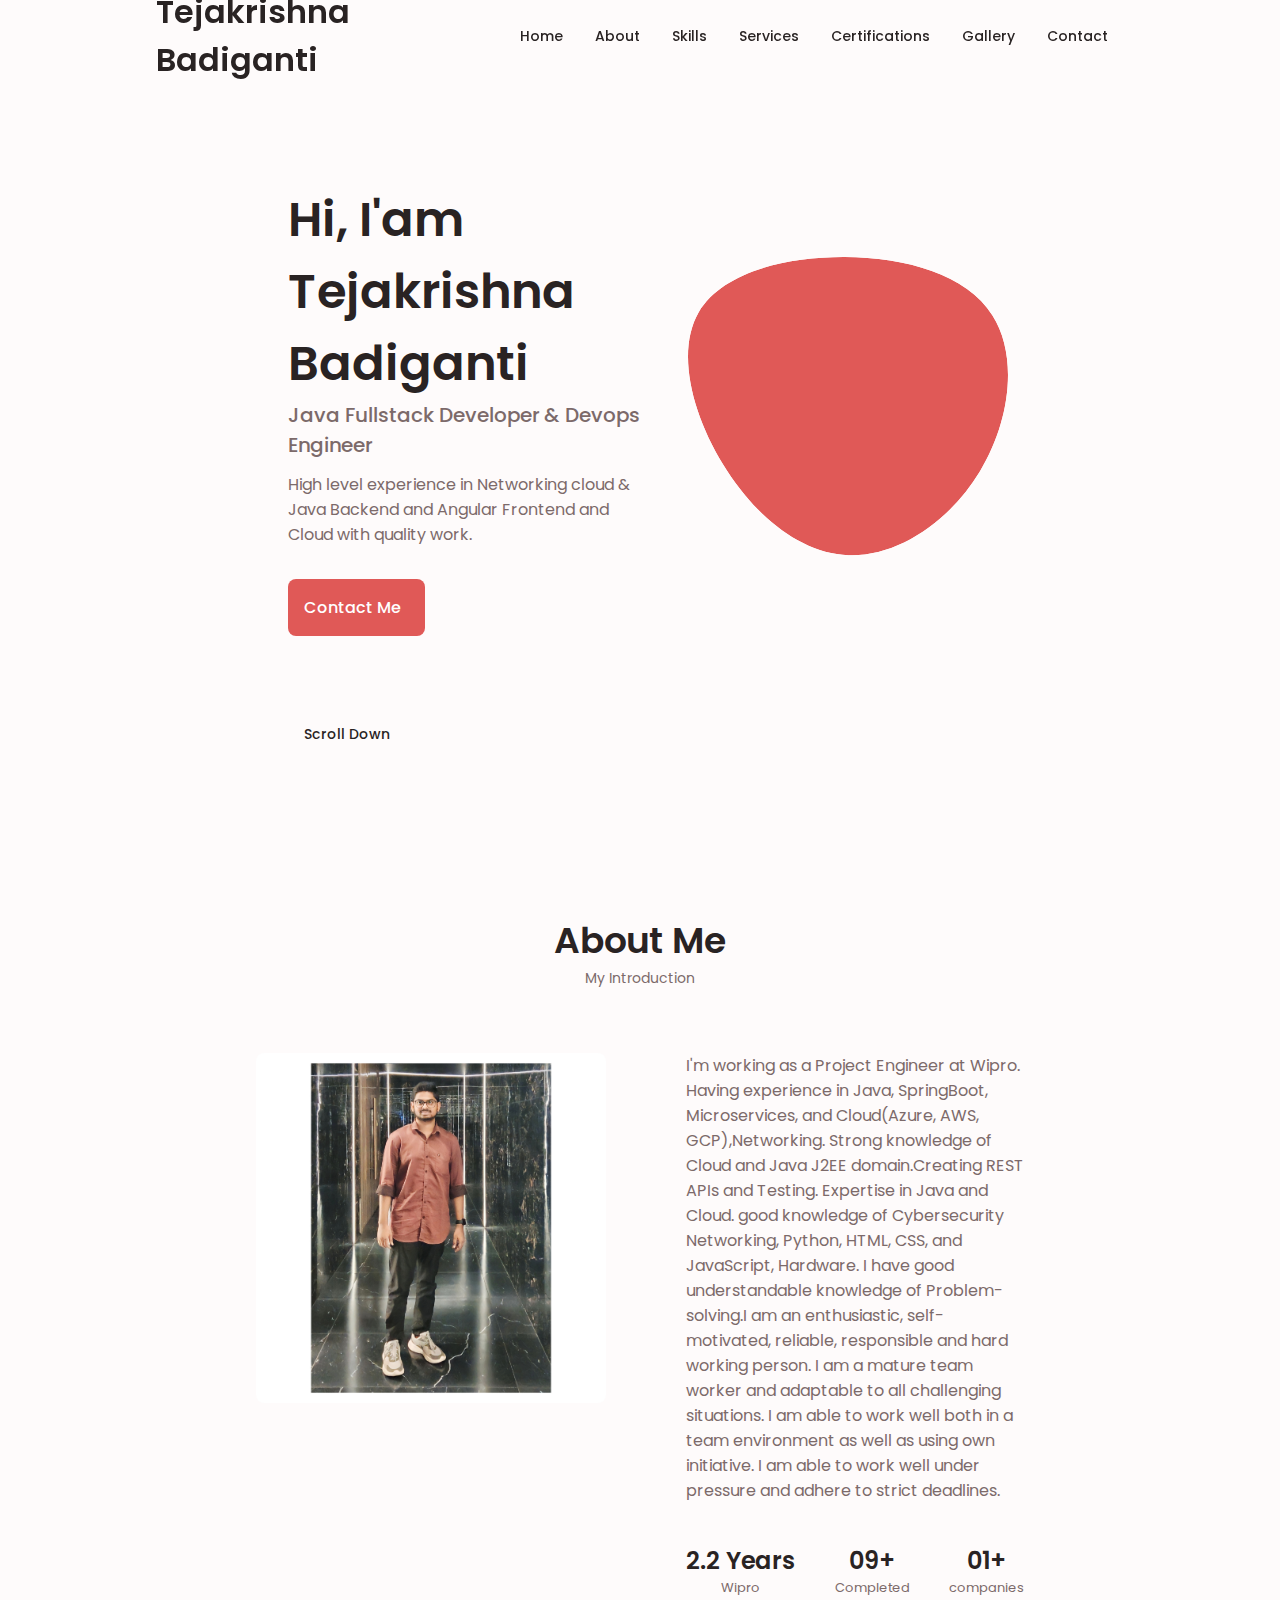
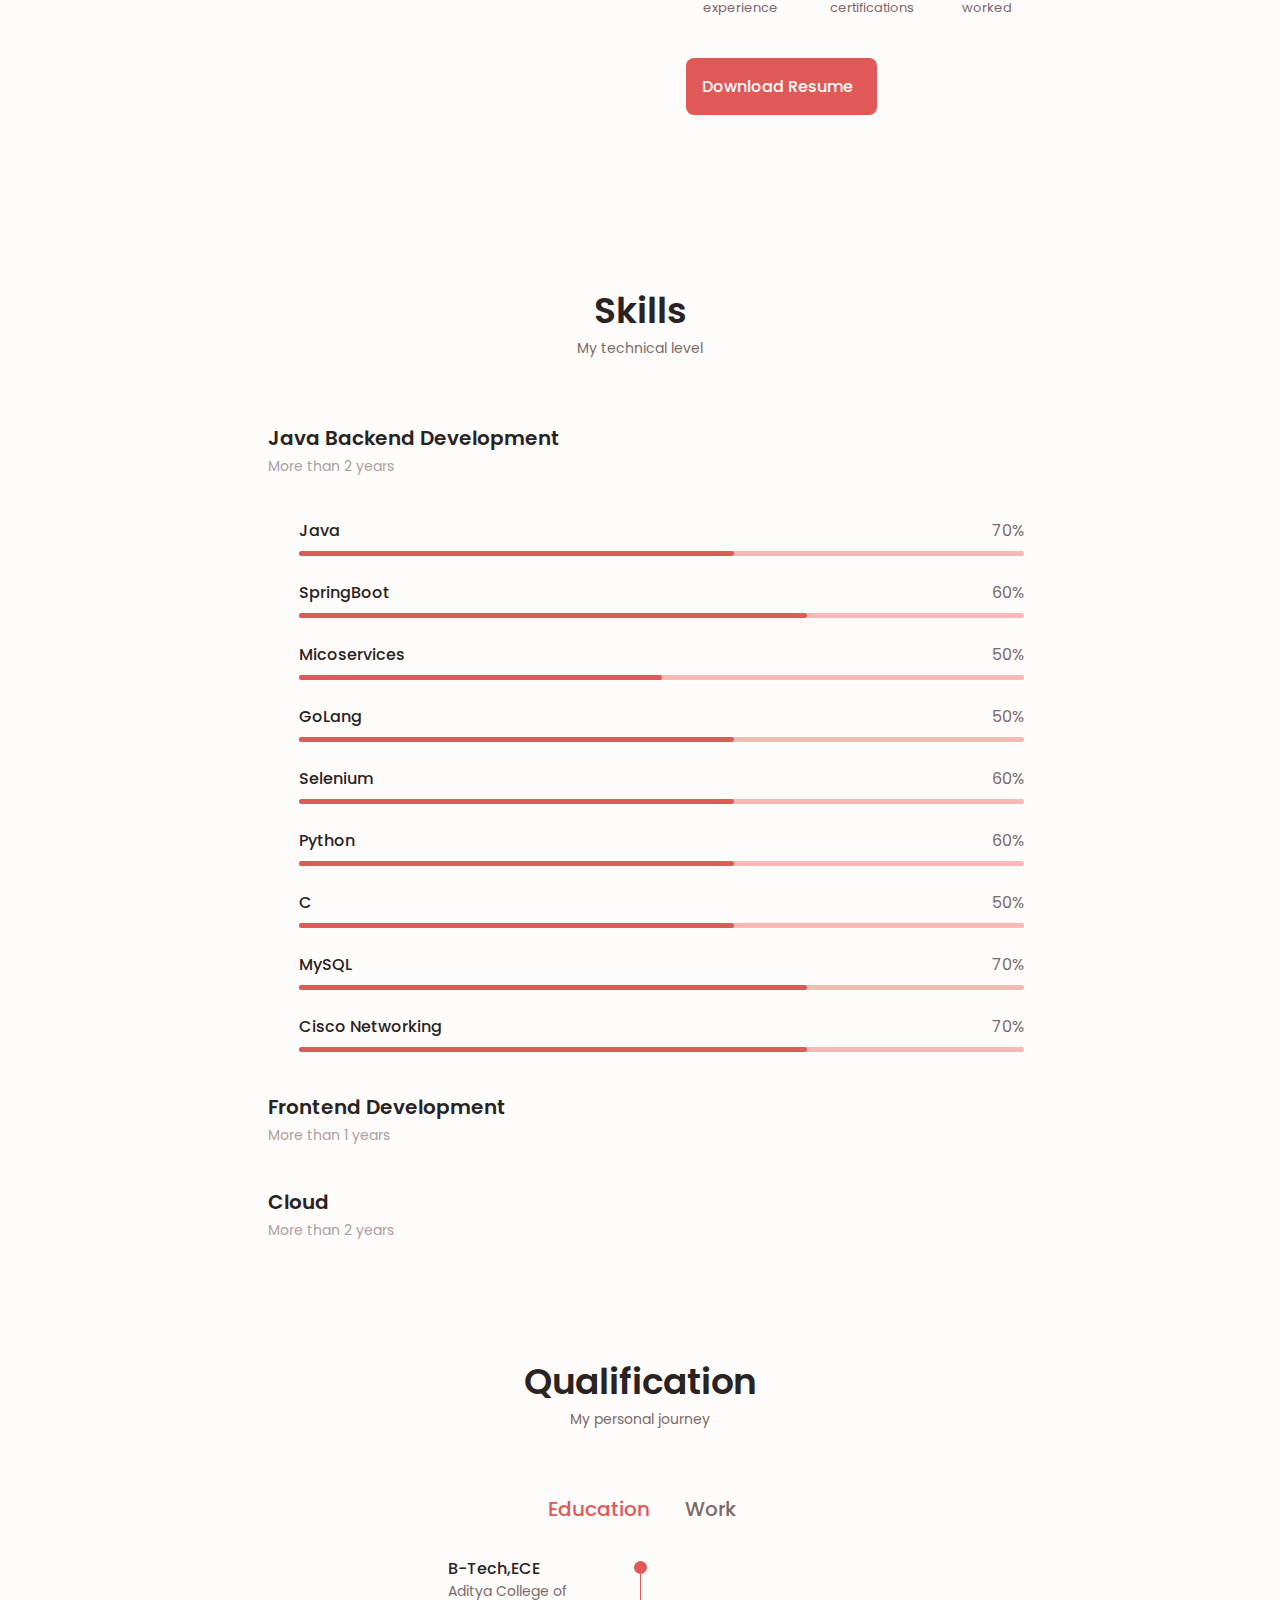
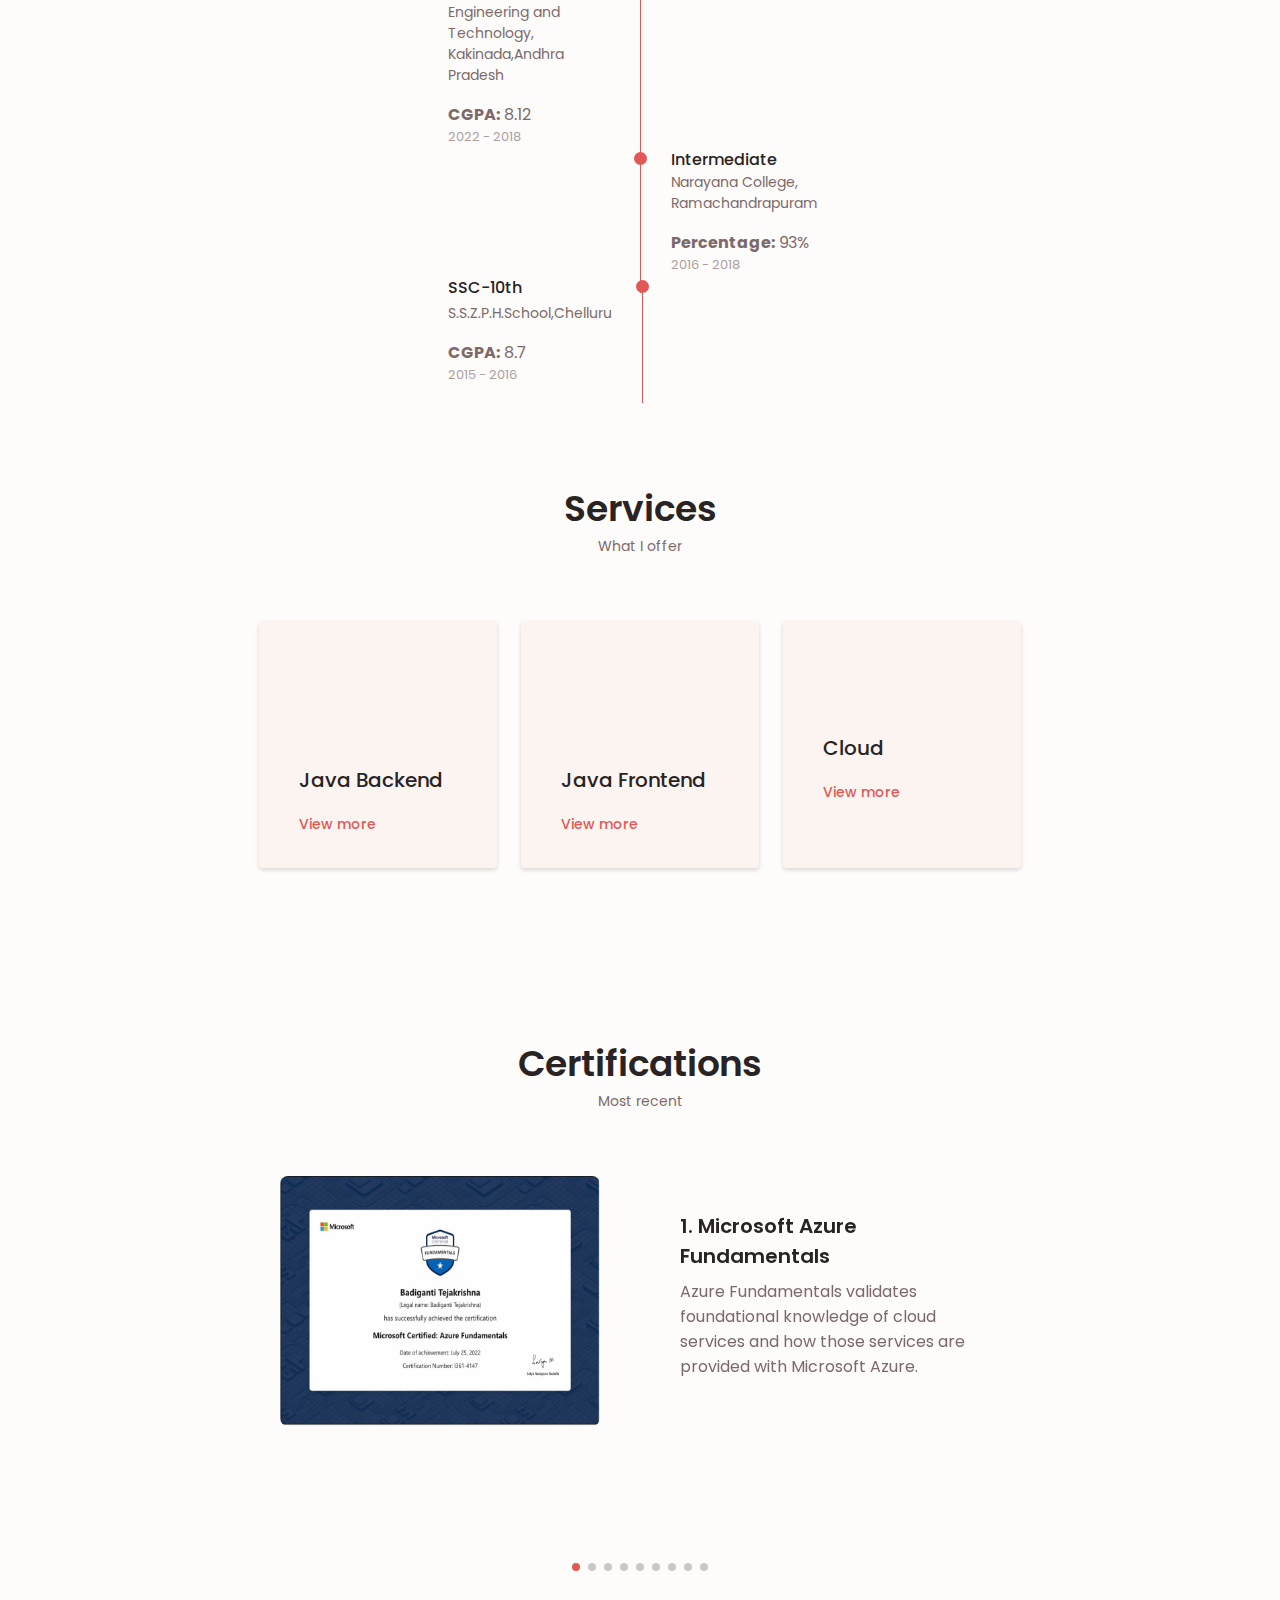
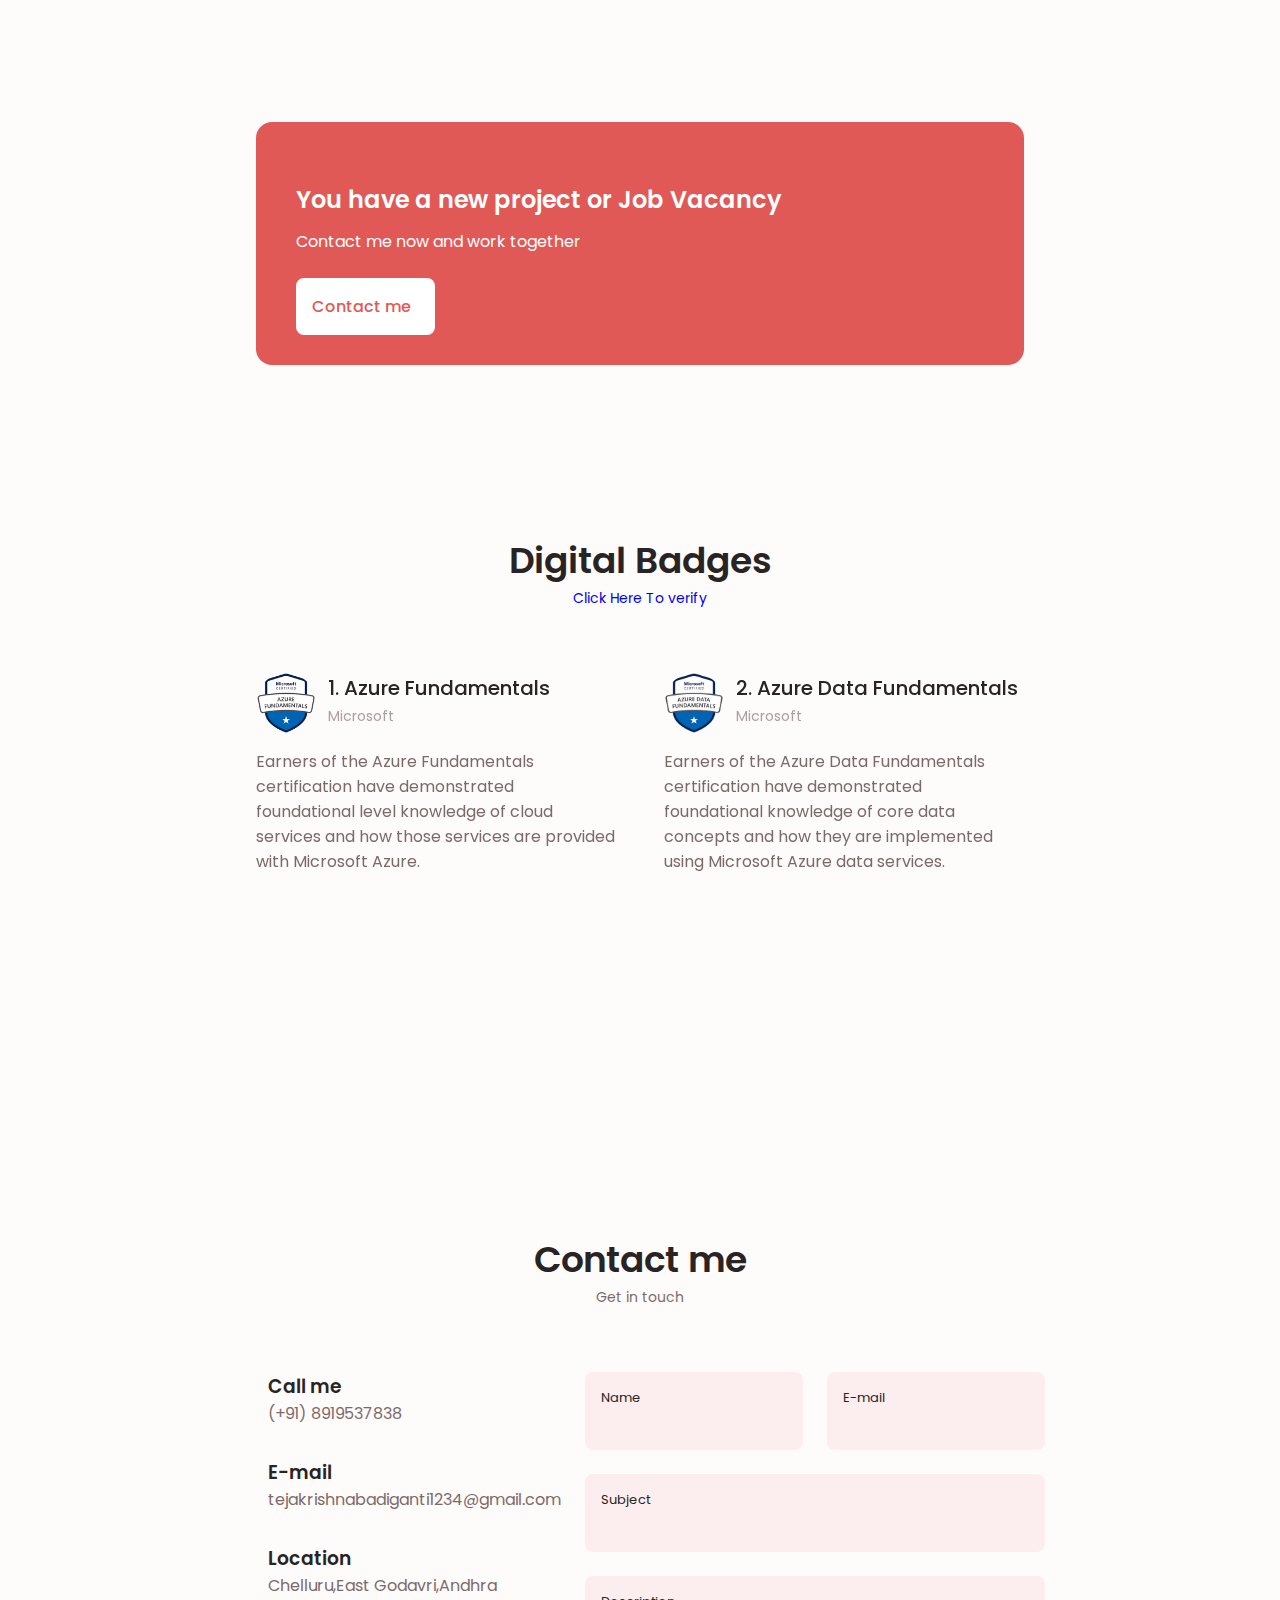
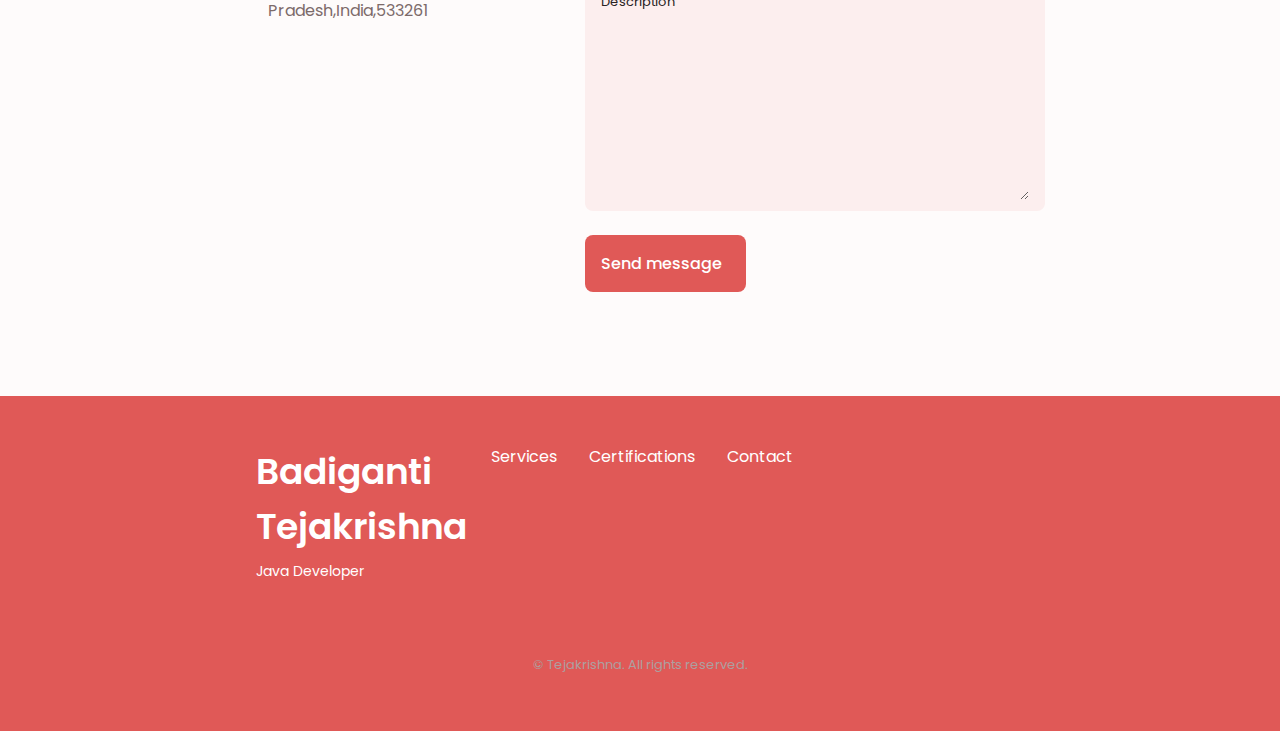
==== commit b890d573: "Update index.html" ====
--- a/index.html
+++ b/index.html
@@ -133,7 +133,7 @@
                   <image
                     class="home__blob-img"
                     x=""
-                    xlink:href="packages\images\123final.png"
+                    xlink:href="packages\images\BG.png"
                   />
                 </g>
               </svg>
@@ -144,7 +144,7 @@
                 Hi, I'am <span color="white">Tejakrishna Badiganti</span>
               </h1>
               <h3 class="home__subtitle">
-                Cloud & Network Engineer | Java Fullstack Developer
+                Java Fullstack Developer & Devops Engineer
               </h3>
               <p class="home__description">
                 High level experience in Networking cloud & Java Backend and
@@ -190,7 +190,7 @@
             </p>
             <div class="about__info">
               <div>
-                <span class="about__info-title">1.7 Months</span>
+                <span class="about__info-title">2.2 Years</span>
                 <span class="about__info-name"
                   >Wipro <br />
                   experience</span
@@ -212,7 +212,7 @@
             <div class="about__buttons">
               <a
                 download=""
-                href="packages\images\Tejakrishna_Final.pdf"
+                href="packages\images\Tejakrishna.pdf"
                 class="button button--flex"
               >
                 Download Resume<i class="uil uil-download-alt button__icon"></i>
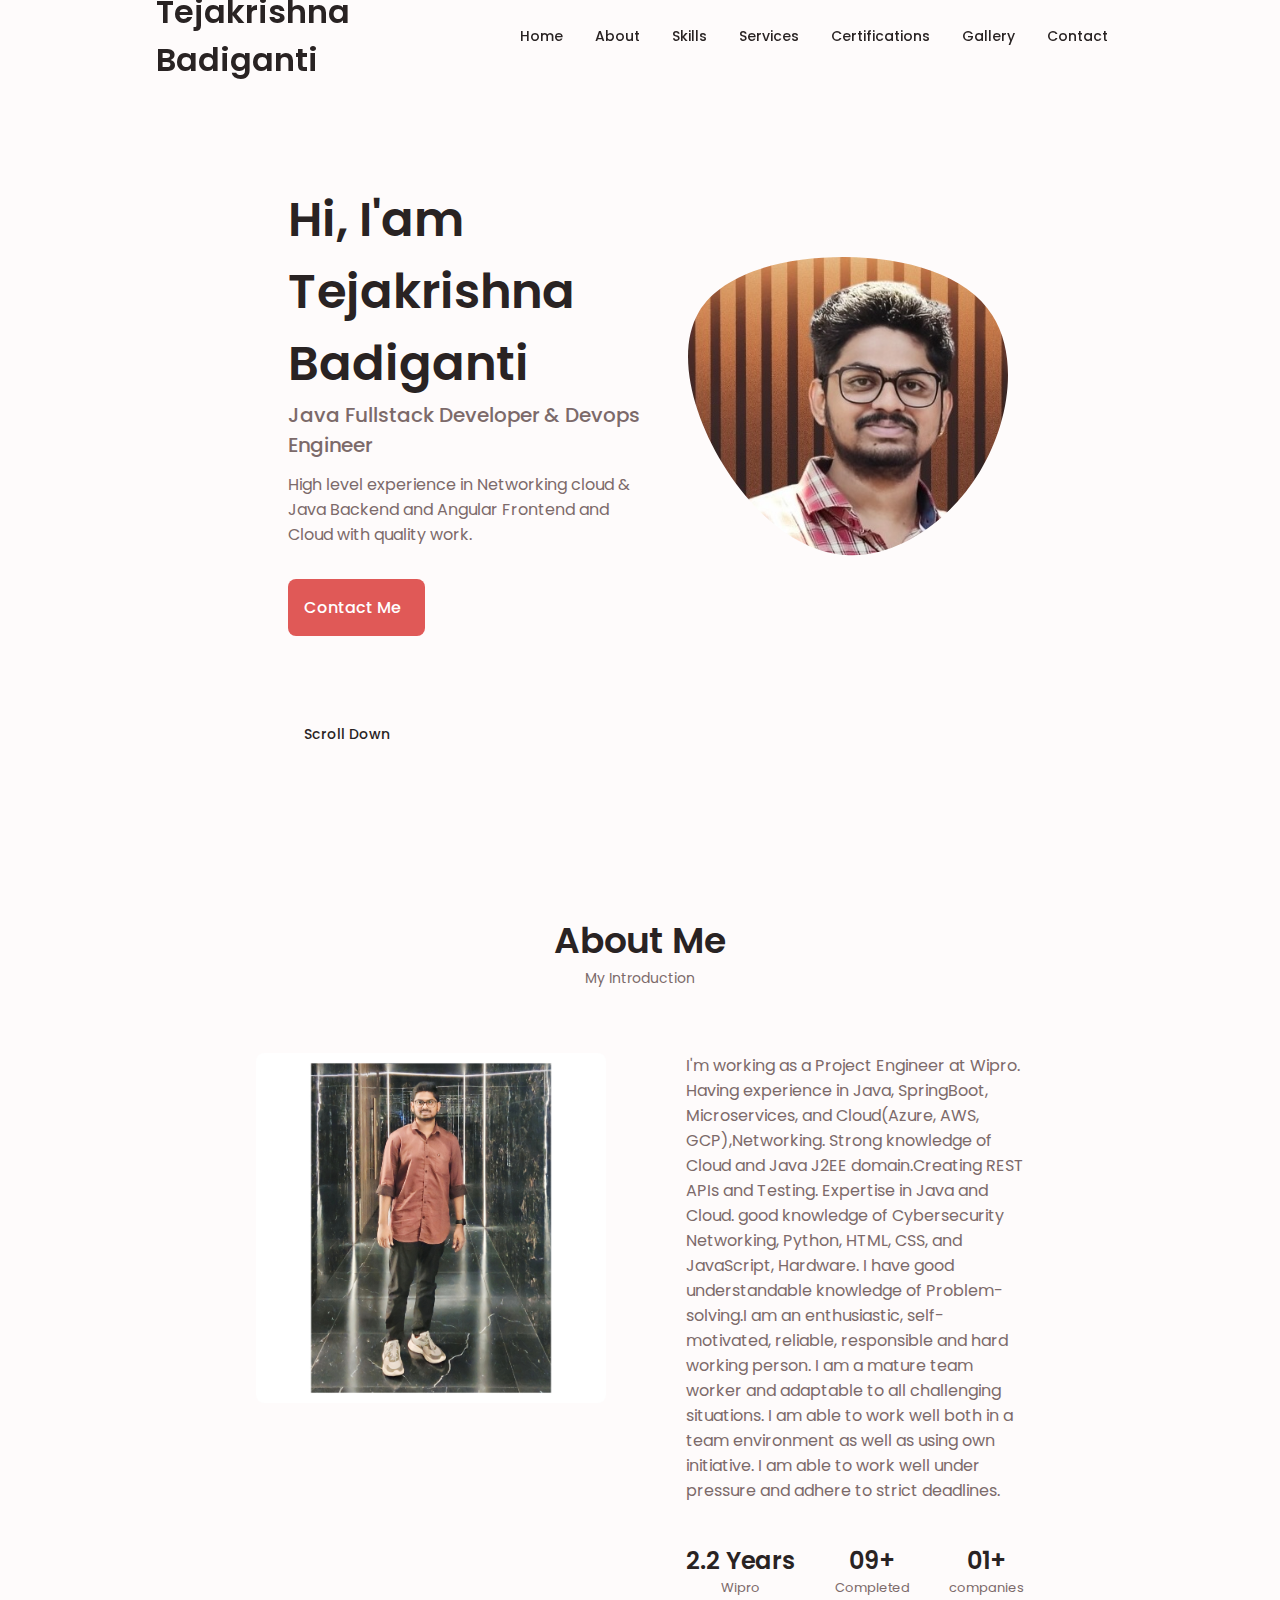
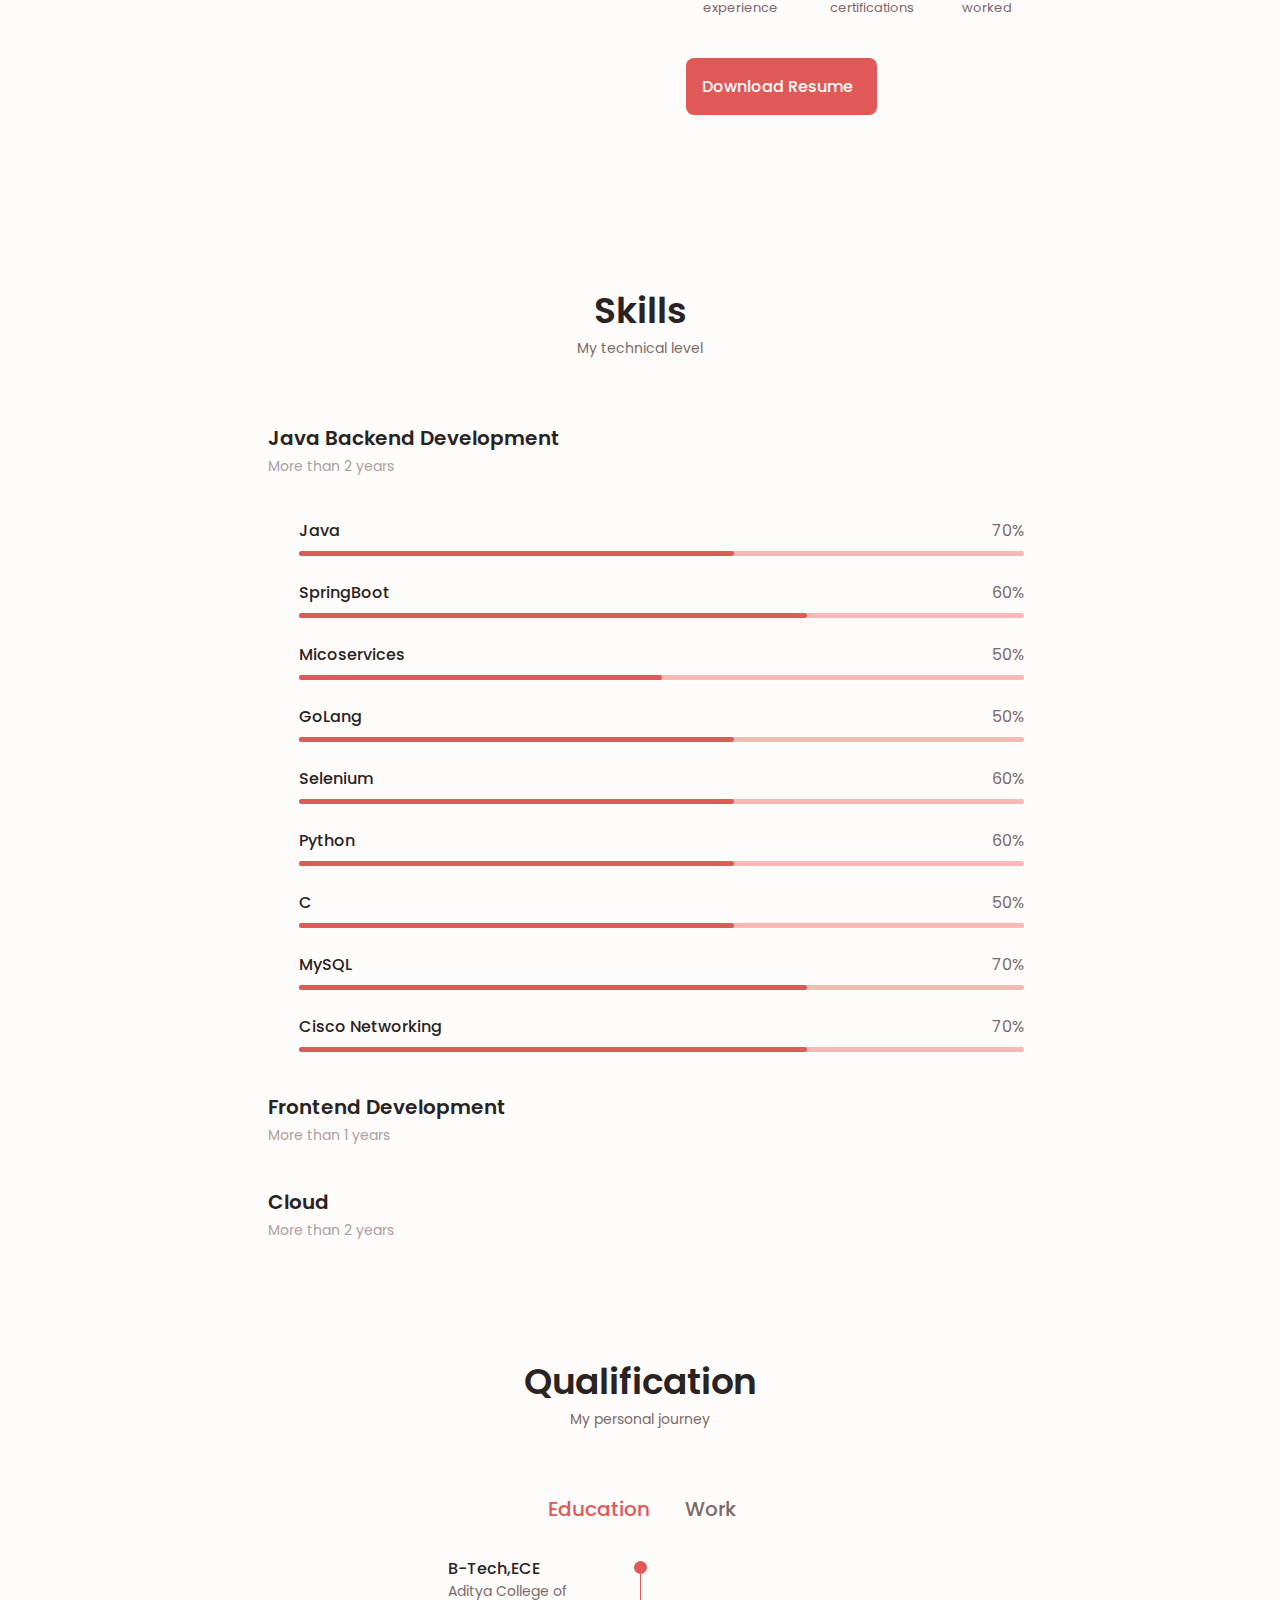
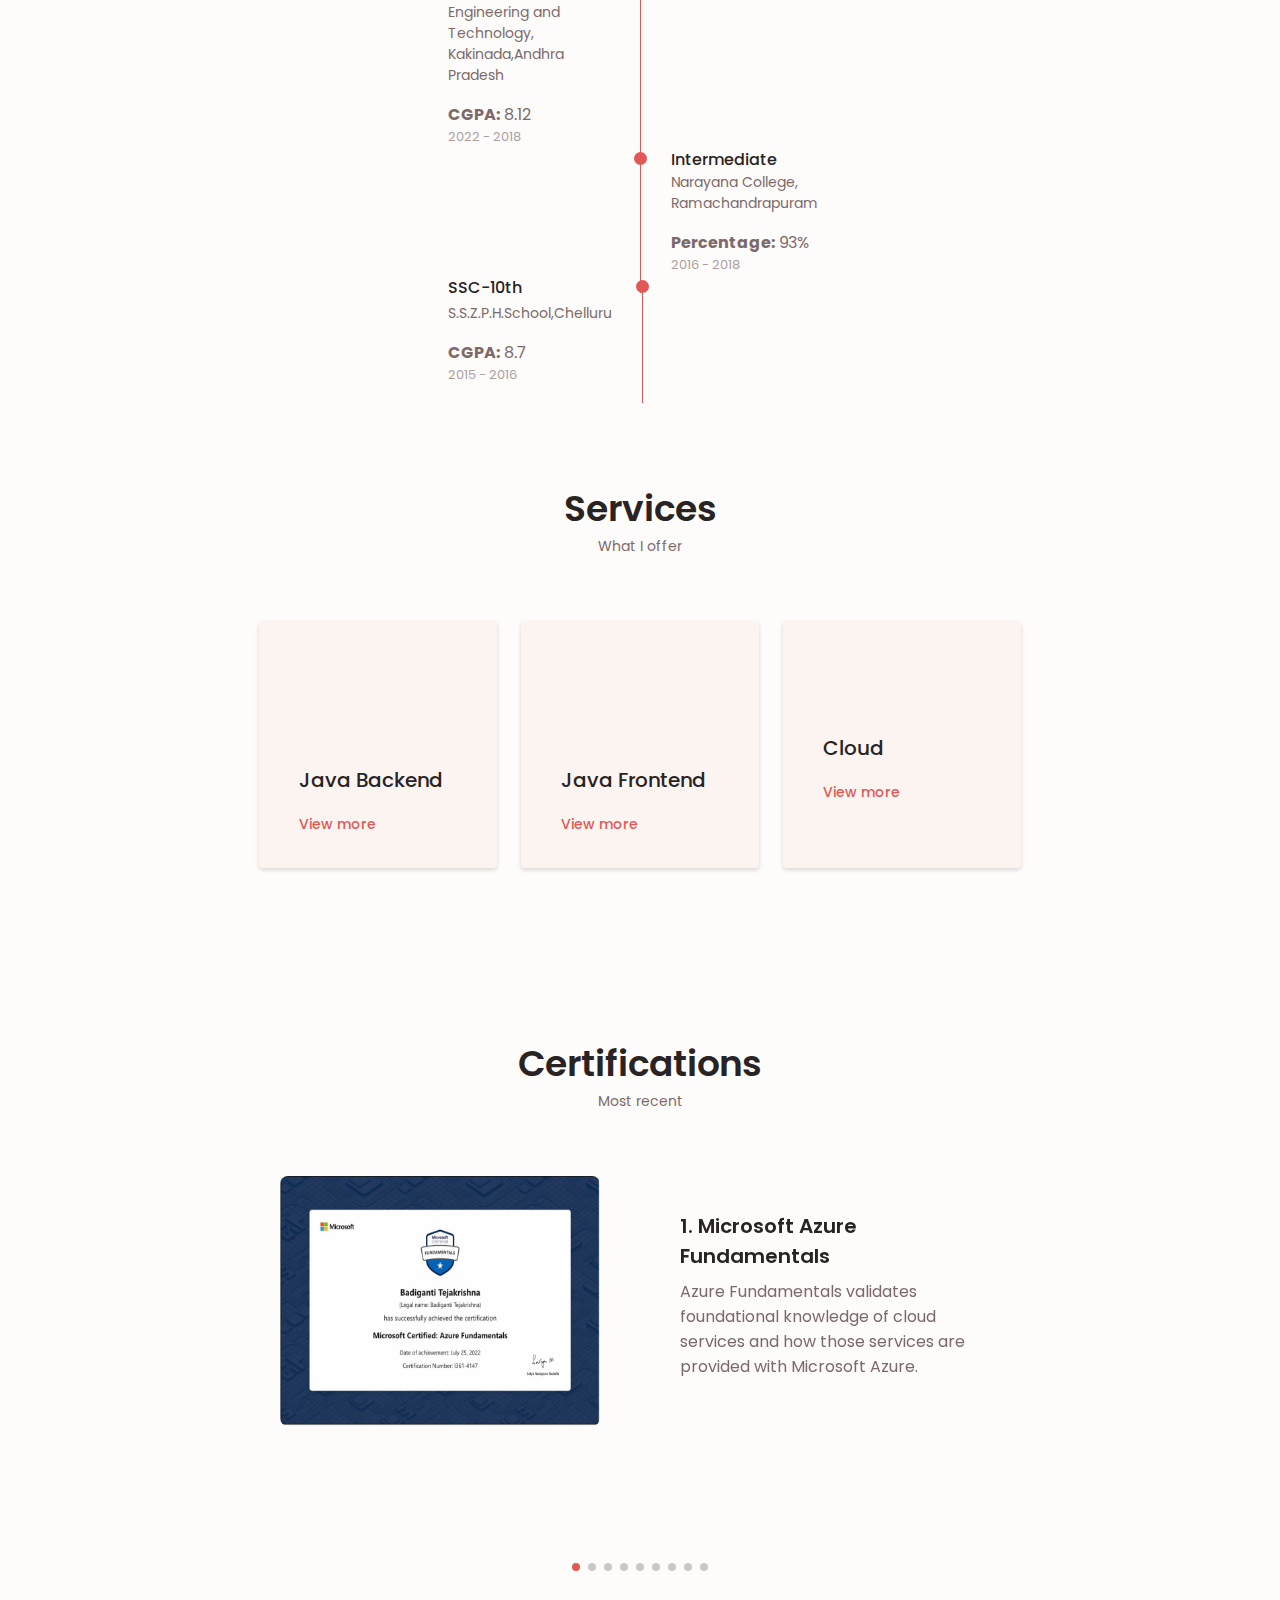
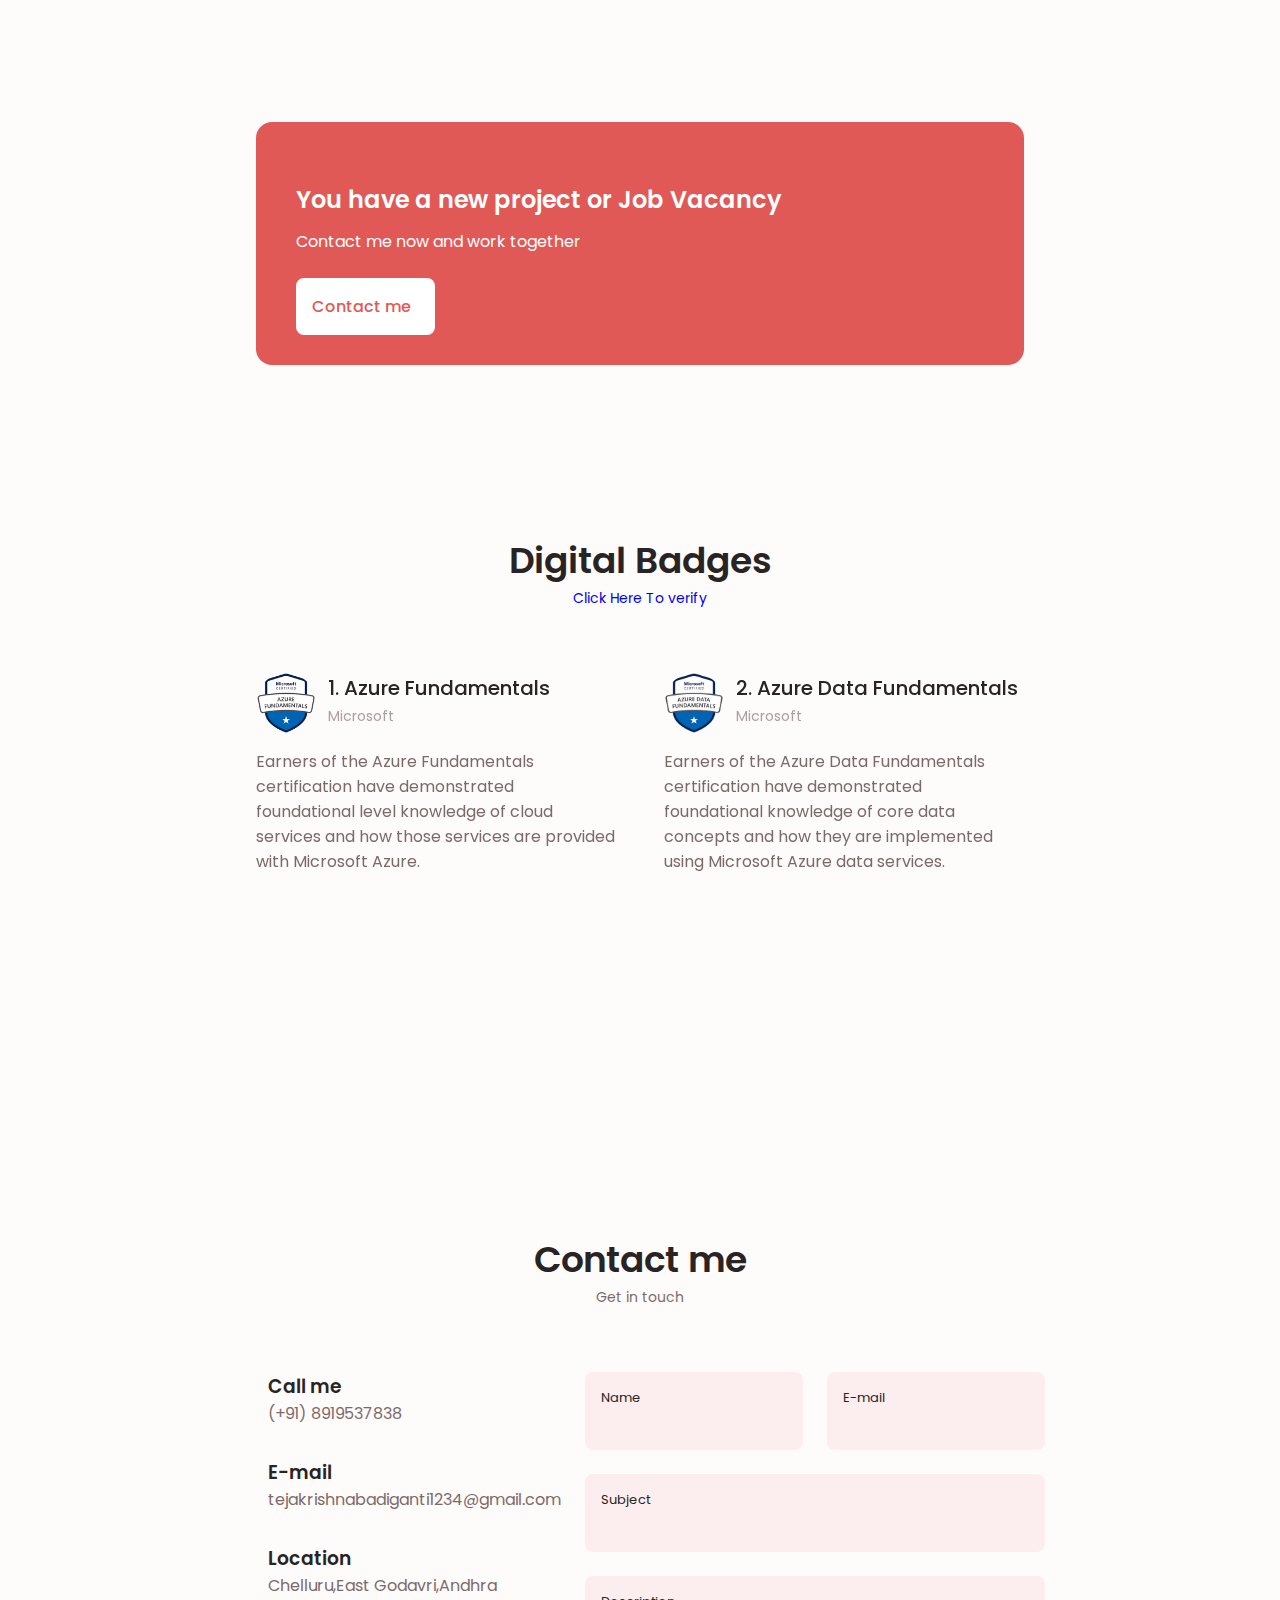
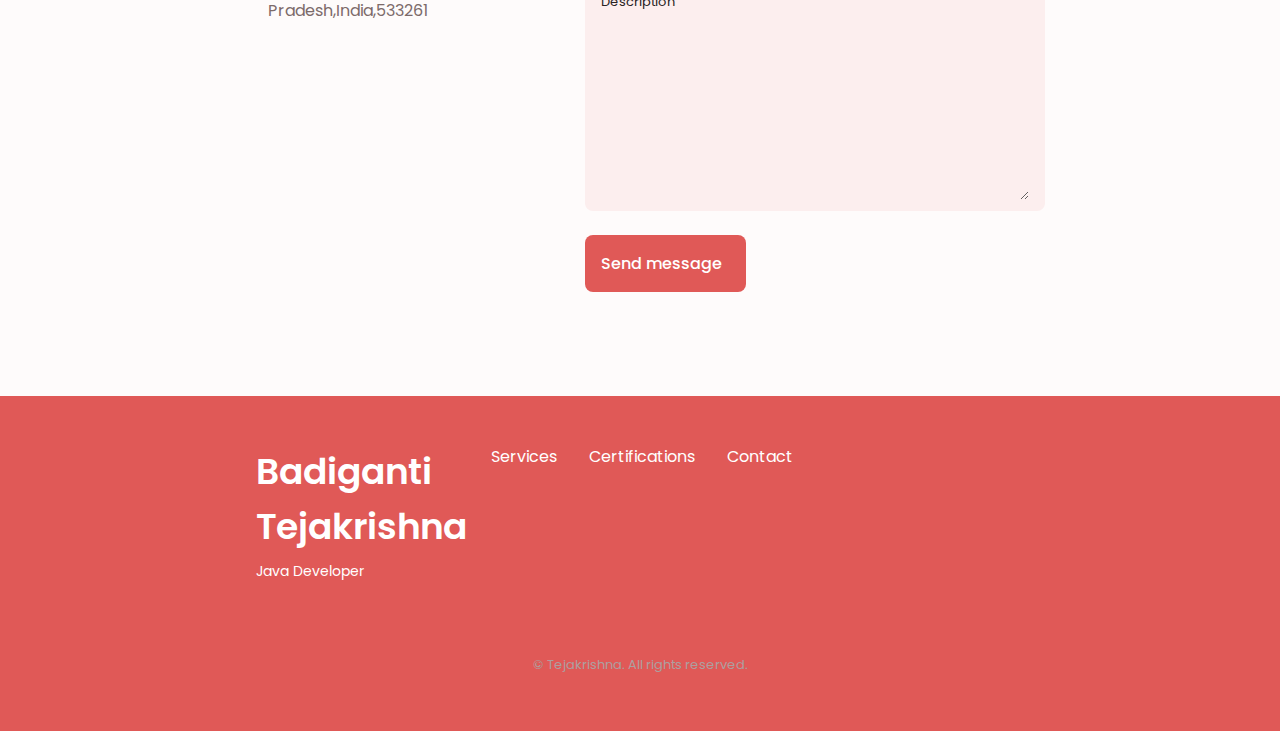
==== commit 0d0d2cab: "Update index.html" ====
--- a/index.html
+++ b/index.html
@@ -133,7 +133,7 @@
                   <image
                     class="home__blob-img"
                     x=""
-                    xlink:href="packages\images\BG.png"
+                    xlink:href="packages\images\BG.jpg"
                   />
                 </g>
               </svg>
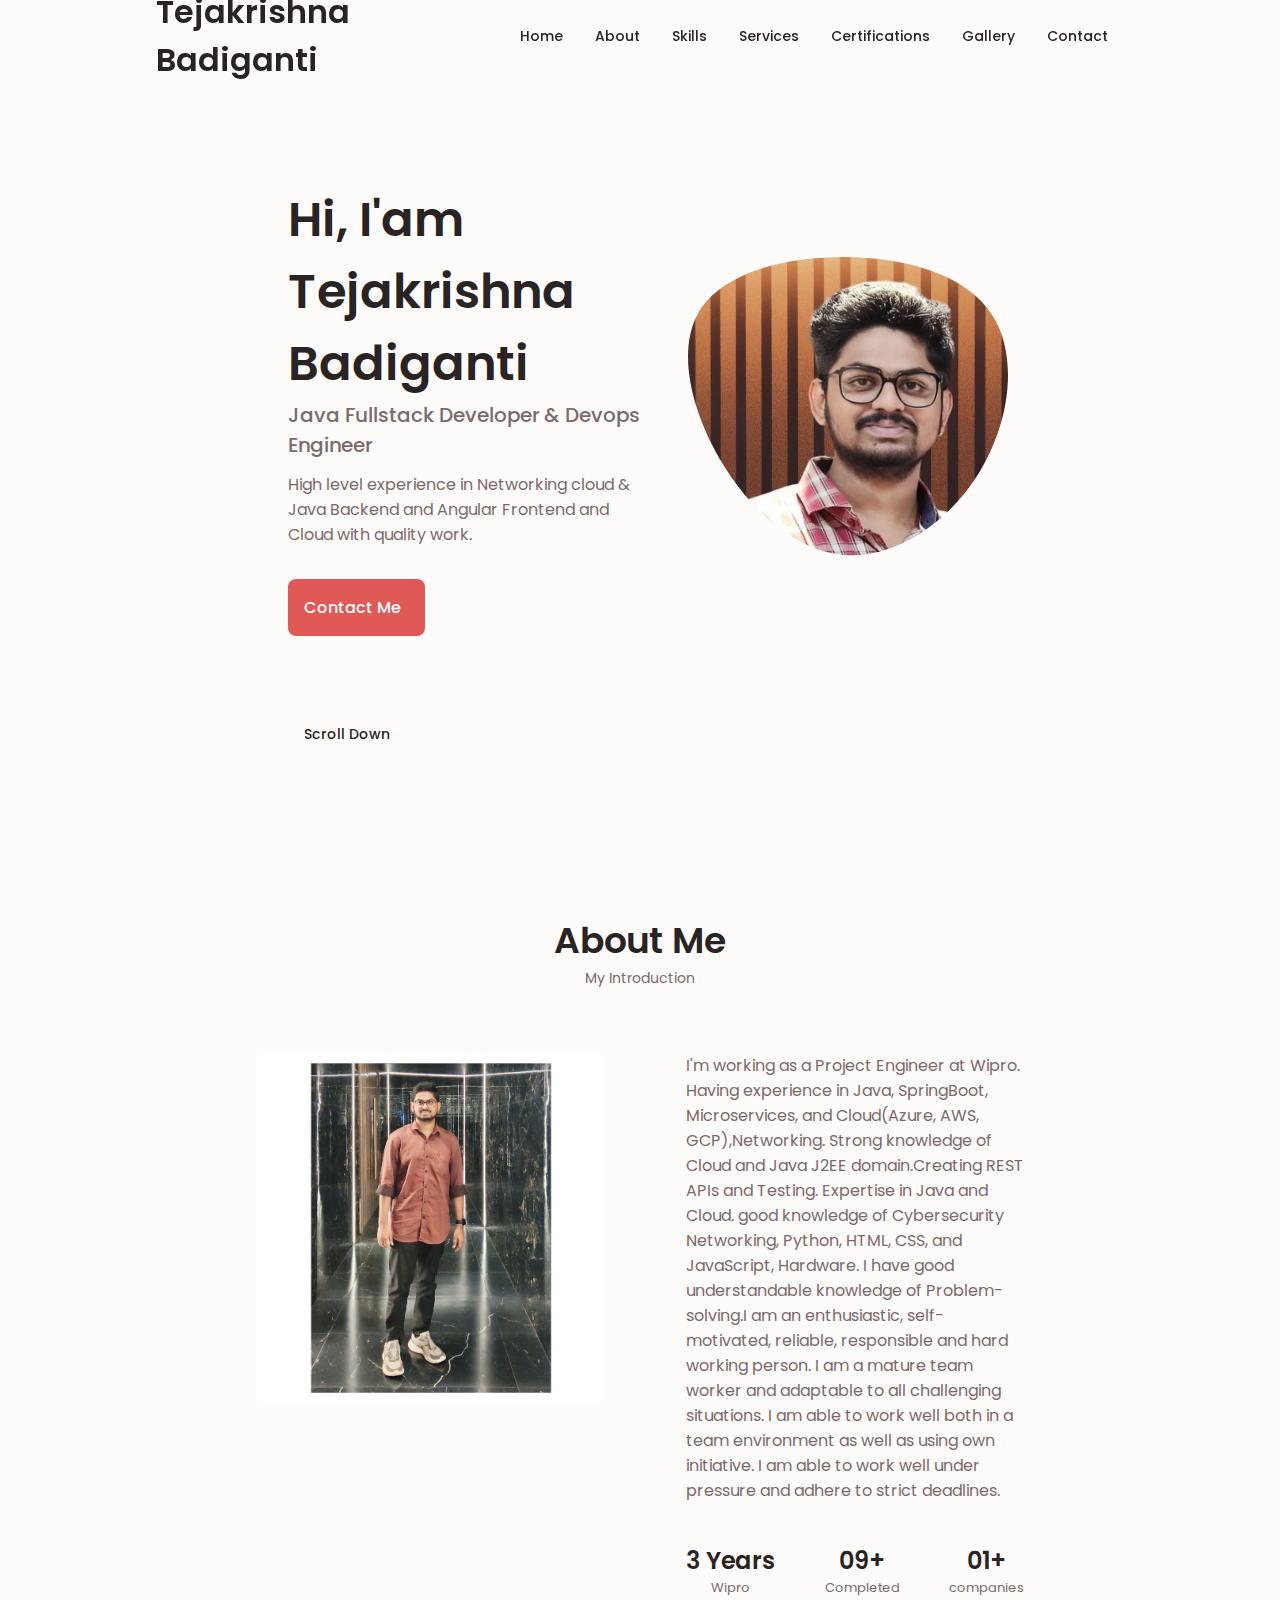
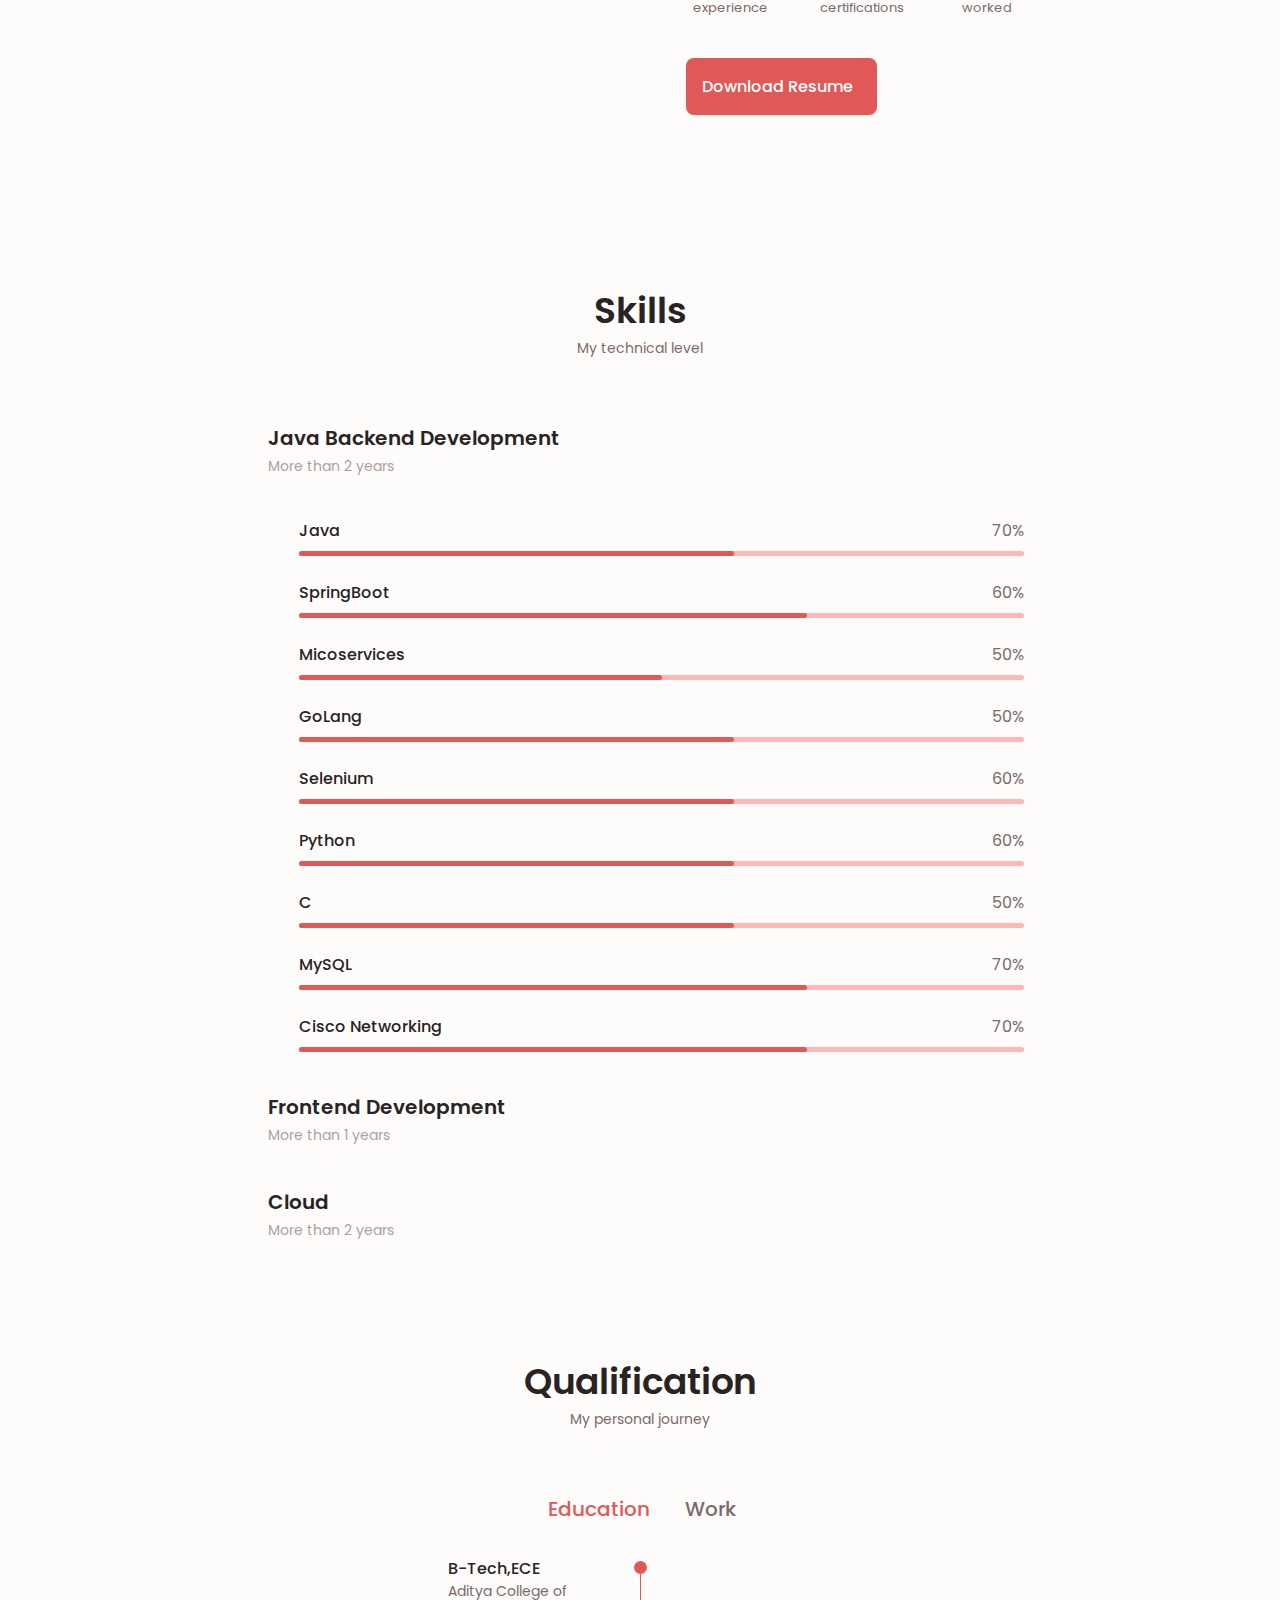
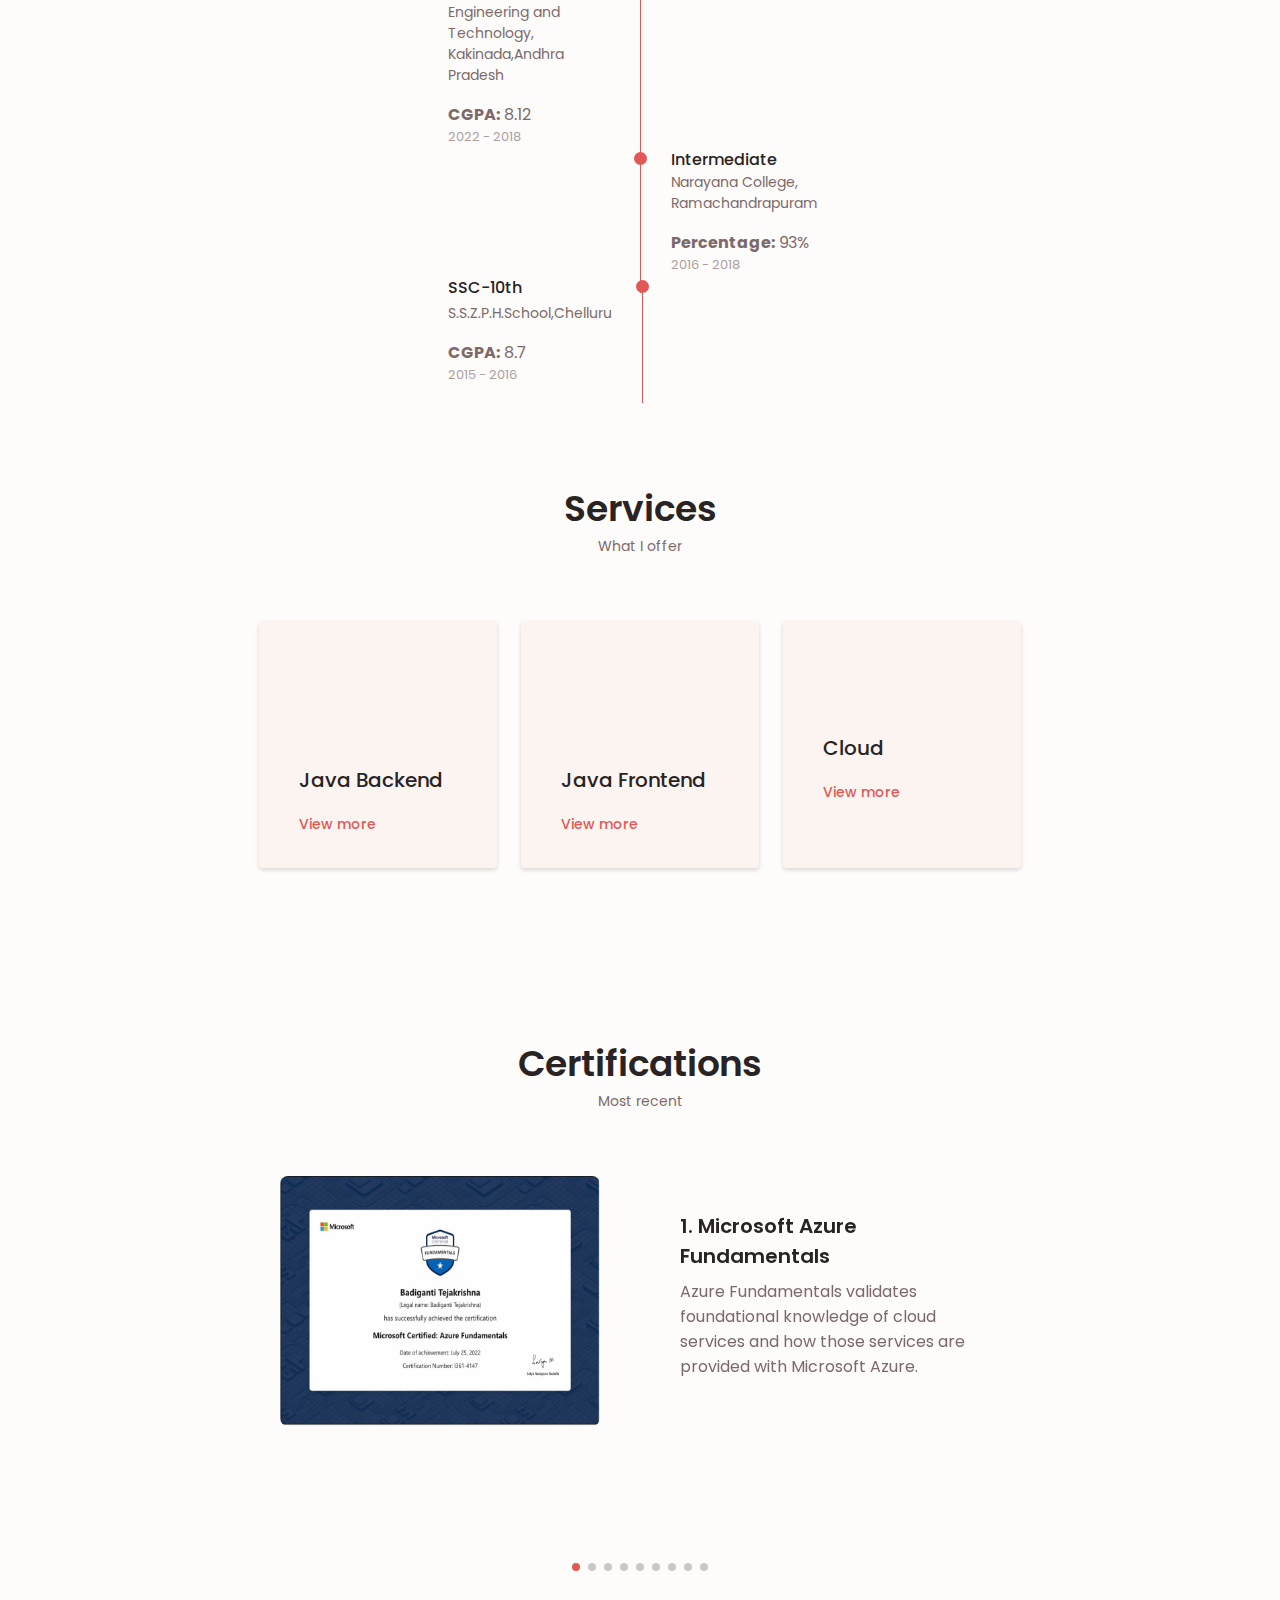
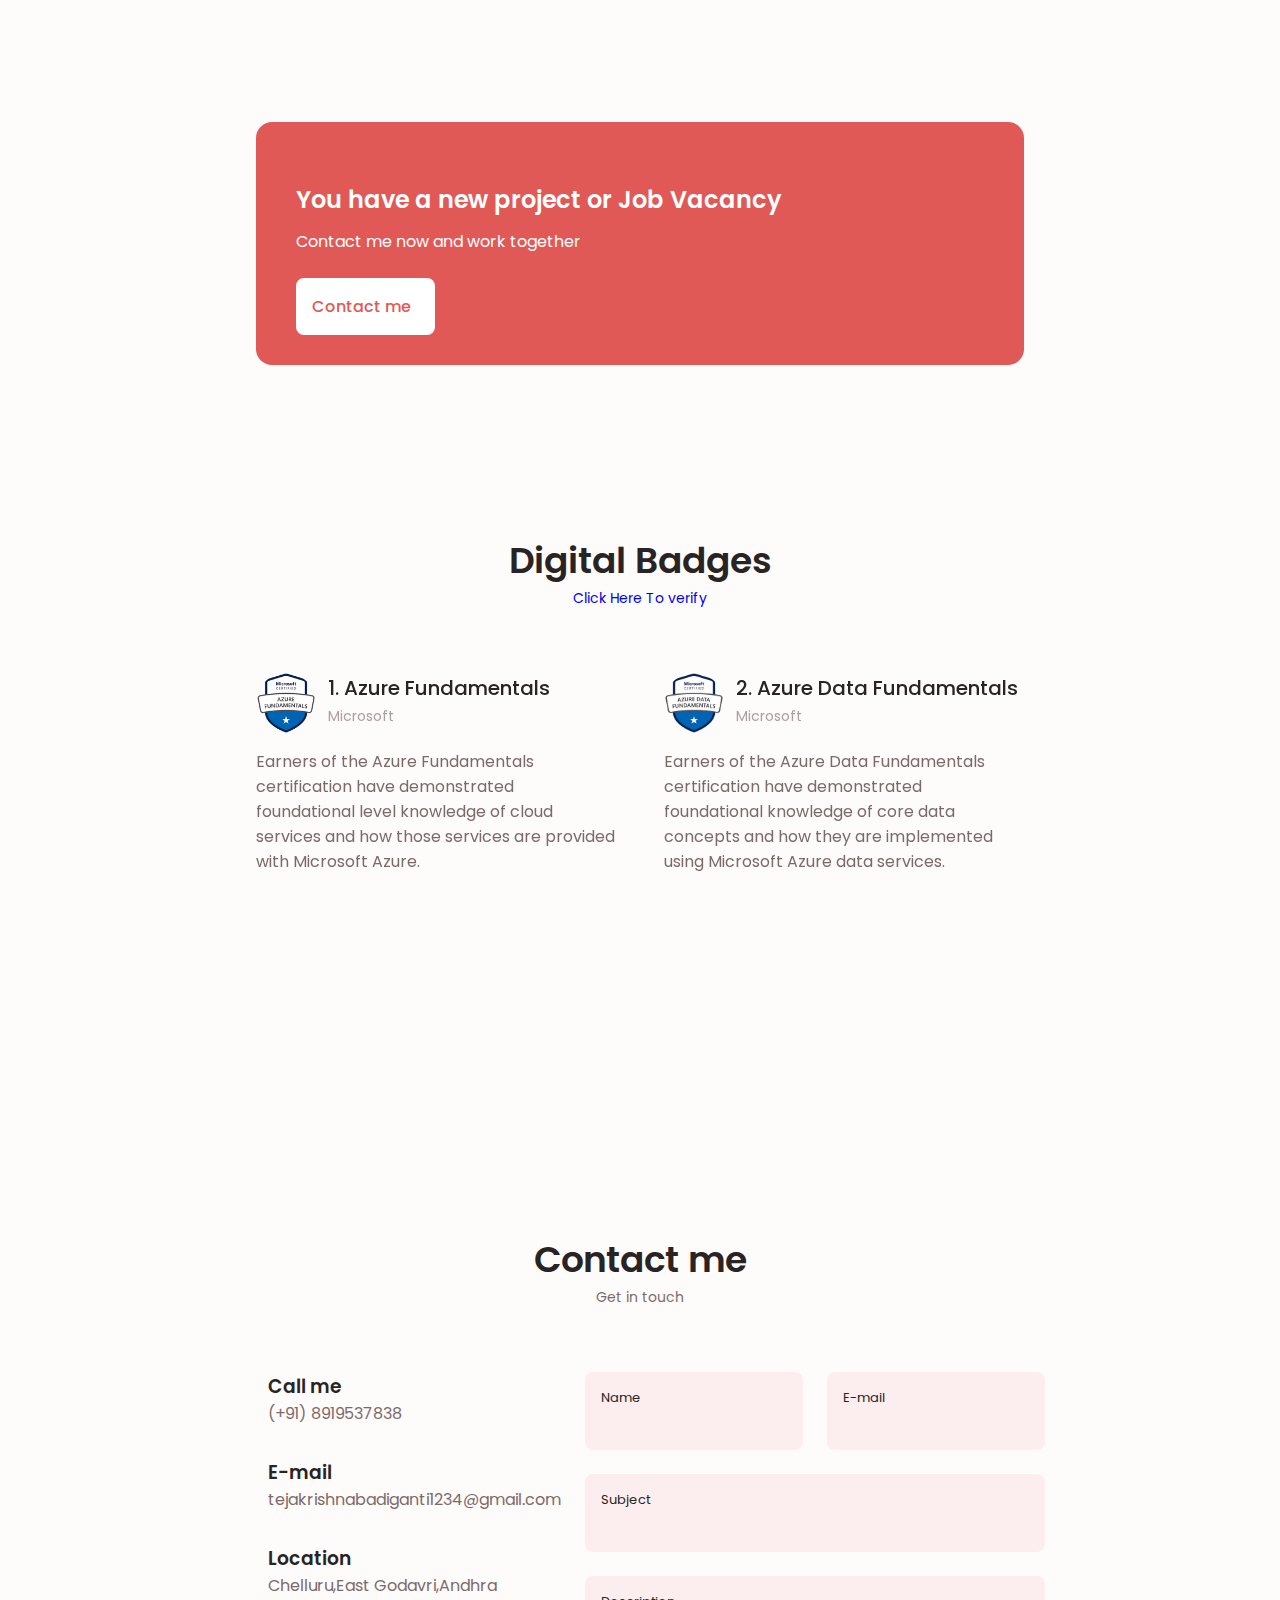
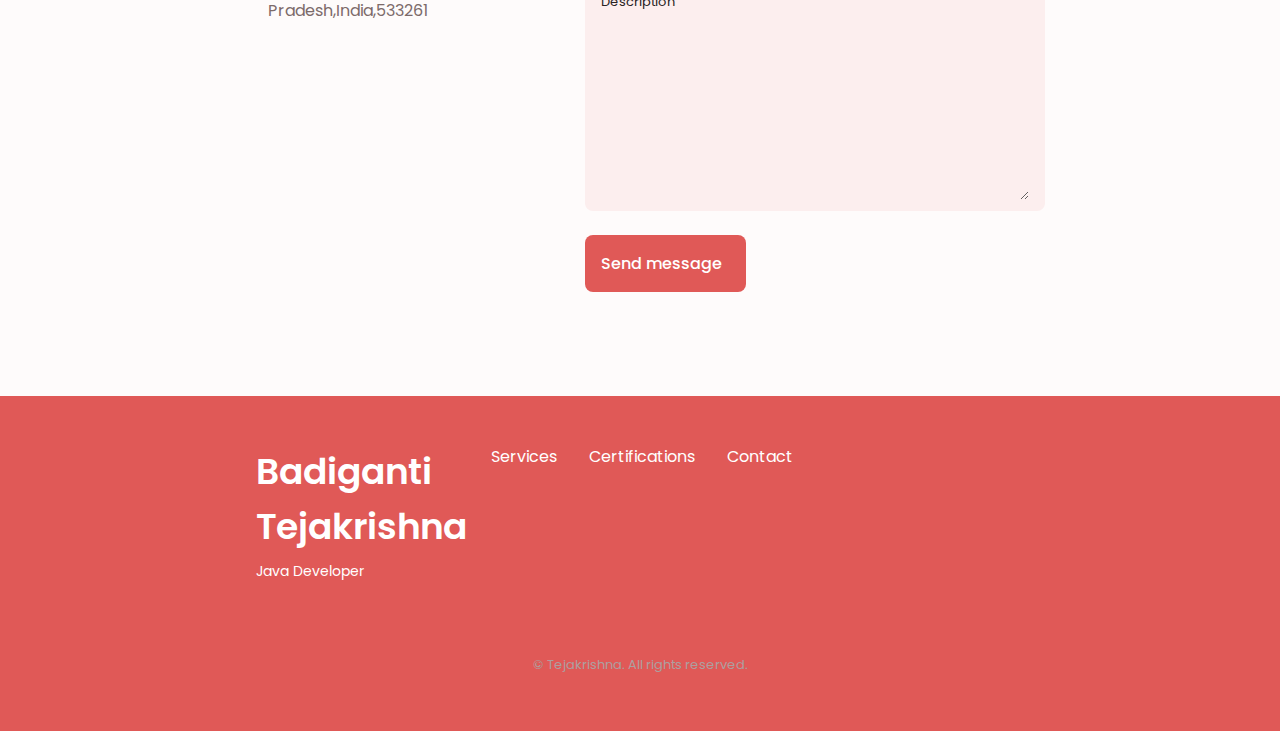
==== commit 1566fcb1: "Update index.html" ====
--- a/index.html
+++ b/index.html
@@ -190,7 +190,7 @@
             </p>
             <div class="about__info">
               <div>
-                <span class="about__info-title">2.2 Years</span>
+                <span class="about__info-title">3 Years</span>
                 <span class="about__info-name"
                   >Wipro <br />
                   experience</span
@@ -212,7 +212,7 @@
             <div class="about__buttons">
               <a
                 download=""
-                href="packages\images\Tejakrishna.pdf"
+                href="packages\images\Tejakrishna_D.pdf"
                 class="button button--flex"
               >
                 Download Resume<i class="uil uil-download-alt button__icon"></i>
